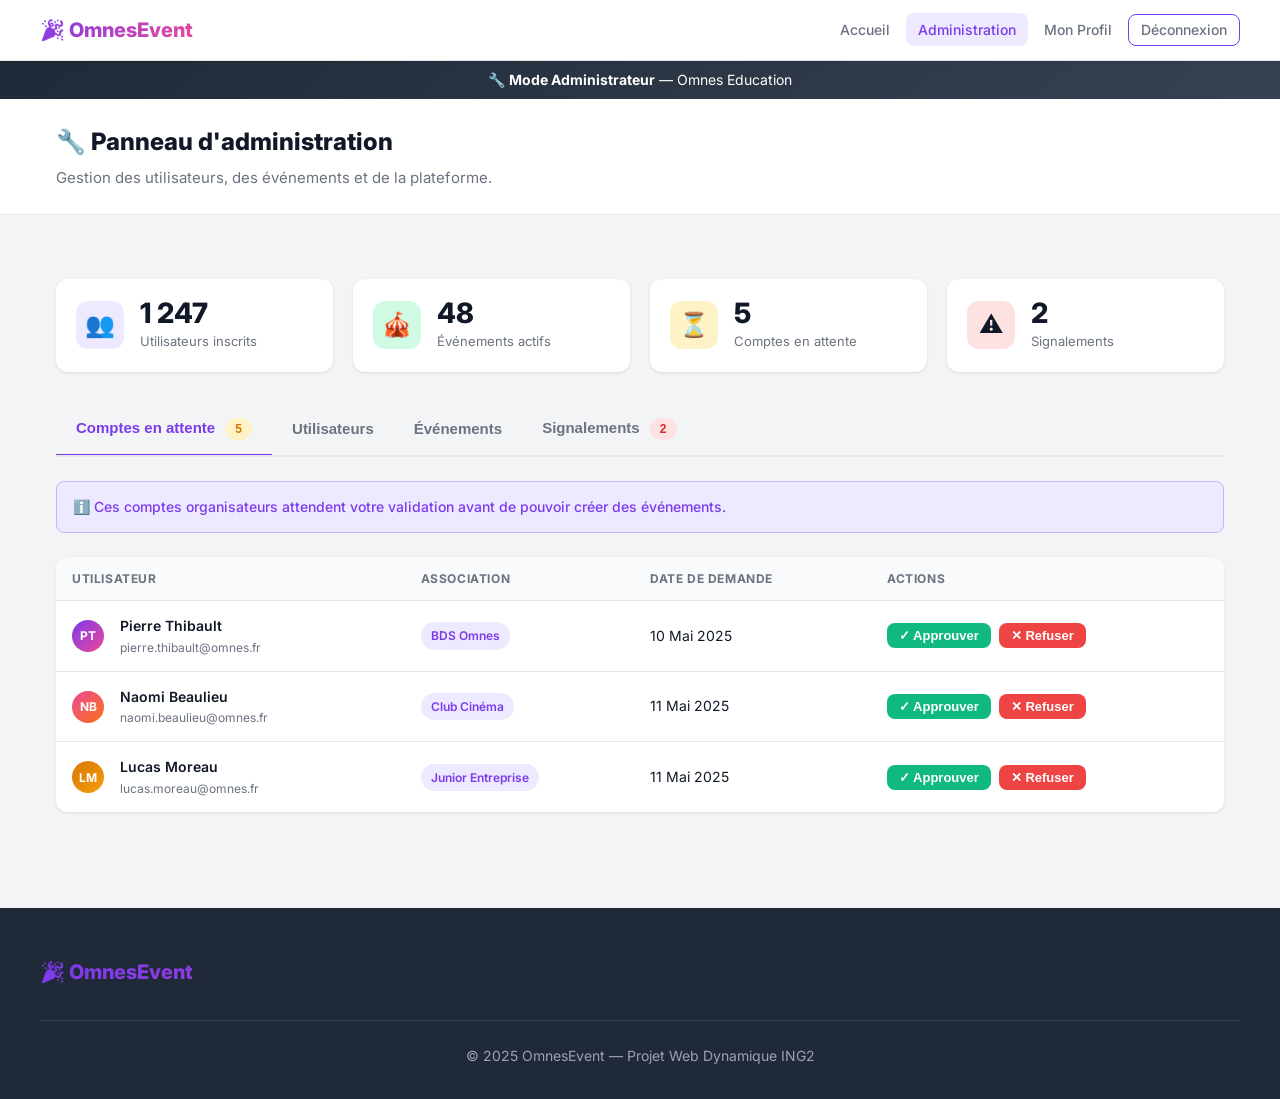
==== admin.html @ fbc509d2 "V1 HTML + SS" ====
<!DOCTYPE html>
<html lang="fr">
<head>
  <meta charset="UTF-8">
  <meta name="viewport" content="width=device-width, initial-scale=1.0">
  <title>OmnesEvent — Administration</title>
  <link rel="preconnect" href="https://fonts.googleapis.com">
  <link href="https://fonts.googleapis.com/css2?family=Inter:wght@400;500;600;700;800&display=swap" rel="stylesheet">
  <link rel="stylesheet" href="style.css">
</head>
<body>

  <nav class="navbar">
    <div class="navbar-inner">
      <a href="Index.html" class="navbar-brand">🎉 OmnesEvent</a>
      <ul class="navbar-nav">
        <li><a href="Index.html">Accueil</a></li>
        <li><a href="admin.html" class="active">Administration</a></li>
        <li><a href="profil.html">Mon Profil</a></li>
        <li><a href="connexion.html" class="btn btn-outline btn-sm">Déconnexion</a></li>
      </ul>
      <button class="hamburger" id="hamburger"><span></span><span></span><span></span></button>
    </div>
  </nav>
  <div class="mobile-menu" id="mobileMenu">
    <a href="Index.html">🏠 Accueil</a>
    <a href="admin.html">🔧 Administration</a>
    <a href="profil.html">👤 Mon Profil</a>
    <a href="connexion.html">🚪 Déconnexion</a>
  </div>

  <!-- Admin badge -->
  <div style="background:linear-gradient(135deg,#1F2937,#374151); color:white; padding:0.5rem 0; text-align:center;">
    <p class="fs-sm">🔧 <strong>Mode Administrateur</strong> — Omnes Education</p>
  </div>

  <div class="page-header">
    <div class="container">
      <h1>🔧 Panneau d'administration</h1>
      <p>Gestion des utilisateurs, des événements et de la plateforme.</p>
    </div>
  </div>

  <section class="section">
    <div class="container">

      <!-- STATS -->
      <div class="grid grid-4 mb-4">
        <div class="stat-card">
          <div class="stat-icon stat-icon-primary">👥</div>
          <div>
            <div class="stat-value">1 247</div>
            <div class="stat-label">Utilisateurs inscrits</div>
          </div>
        </div>
        <div class="stat-card">
          <div class="stat-icon stat-icon-success">🎪</div>
          <div>
            <div class="stat-value">48</div>
            <div class="stat-label">Événements actifs</div>
          </div>
        </div>
        <div class="stat-card">
          <div class="stat-icon stat-icon-warning">⏳</div>
          <div>
            <div class="stat-value">5</div>
            <div class="stat-label">Comptes en attente</div>
          </div>
        </div>
        <div class="stat-card">
          <div class="stat-icon stat-icon-danger">⚠️</div>
          <div>
            <div class="stat-value">2</div>
            <div class="stat-label">Signalements</div>
          </div>
        </div>
      </div>

      <!-- TABS -->
      <div class="tabs mb-3">
        <button class="tab-btn active" data-tab="comptes">Comptes en attente <span class="badge badge-warning" style="margin-left:0.375rem;">5</span></button>
        <button class="tab-btn" data-tab="utilisateurs">Utilisateurs</button>
        <button class="tab-btn" data-tab="evenements">Événements</button>
        <button class="tab-btn" data-tab="signalements">Signalements <span class="badge badge-danger" style="margin-left:0.375rem;">2</span></button>
      </div>

      <!-- TAB: Comptes organisateur en attente -->
      <div class="tab-panel active" id="tab-comptes">
        <div class="alert alert-info mb-3">
          ℹ️ Ces comptes organisateurs attendent votre validation avant de pouvoir créer des événements.
        </div>
        <div class="table-container">
          <table class="table">
            <thead>
              <tr>
                <th>Utilisateur</th>
                <th>Association</th>
                <th>Date de demande</th>
                <th>Actions</th>
              </tr>
            </thead>
            <tbody>
              <tr>
                <td>
                  <div class="d-flex align-center gap-2">
                    <div class="avatar avatar-sm">PT</div>
                    <div>
                      <p class="fw-semibold fs-sm">Pierre Thibault</p>
                      <p class="fs-xs text-muted">pierre.thibault@omnes.fr</p>
                    </div>
                  </div>
                </td>
                <td><span class="badge badge-primary">BDS Omnes</span></td>
                <td class="fs-sm text-muted">10 Mai 2025</td>
                <td>
                  <div class="d-flex gap-1">
                    <button class="btn btn-success btn-sm" onclick="approveAccount(1)">✓ Approuver</button>
                    <button class="btn btn-danger btn-sm" onclick="rejectAccount(1)">✕ Refuser</button>
                  </div>
                </td>
              </tr>
              <tr>
                <td>
                  <div class="d-flex align-center gap-2">
                    <div class="avatar avatar-sm" style="background:linear-gradient(135deg,#EC4899,#F97316);">NB</div>
                    <div>
                      <p class="fw-semibold fs-sm">Naomi Beaulieu</p>
                      <p class="fs-xs text-muted">naomi.beaulieu@omnes.fr</p>
                    </div>
                  </div>
                </td>
                <td><span class="badge badge-primary">Club Cinéma</span></td>
                <td class="fs-sm text-muted">11 Mai 2025</td>
                <td>
                  <div class="d-flex gap-1">
                    <button class="btn btn-success btn-sm" onclick="approveAccount(2)">✓ Approuver</button>
                    <button class="btn btn-danger btn-sm" onclick="rejectAccount(2)">✕ Refuser</button>
                  </div>
                </td>
              </tr>
              <tr>
                <td>
                  <div class="d-flex align-center gap-2">
                    <div class="avatar avatar-sm" style="background:linear-gradient(135deg,#D97706,#F59E0B);">LM</div>
                    <div>
                      <p class="fw-semibold fs-sm">Lucas Moreau</p>
                      <p class="fs-xs text-muted">lucas.moreau@omnes.fr</p>
                    </div>
                  </div>
                </td>
                <td><span class="badge badge-primary">Junior Entreprise</span></td>
                <td class="fs-sm text-muted">11 Mai 2025</td>
                <td>
                  <div class="d-flex gap-1">
                    <button class="btn btn-success btn-sm" onclick="approveAccount(3)">✓ Approuver</button>
                    <button class="btn btn-danger btn-sm" onclick="rejectAccount(3)">✕ Refuser</button>
                  </div>
                </td>
              </tr>
            </tbody>
          </table>
        </div>
      </div>

      <!-- TAB: Utilisateurs -->
      <div class="tab-panel" id="tab-utilisateurs">
        <div class="card mb-3">
          <div class="card-header">
            <div class="d-flex align-center gap-2 flex-1 flex-wrap">
              <h3 style="flex:1;">Tous les utilisateurs</h3>
              <div class="d-flex gap-1 flex-wrap">
                <input type="text" class="form-control" id="userSearch" placeholder="Rechercher..." style="width:200px;">
                <select class="form-control" style="width:auto;">
                  <option>Tous les rôles</option>
                  <option>Participant</option>
                  <option>Organisateur</option>
                  <option>Administrateur</option>
                </select>
              </div>
            </div>
          </div>
          <div class="card-body p-0">
            <div class="table-container" style="border-radius:0; box-shadow:none;">
              <table class="table">
                <thead>
                  <tr>
                    <th>Utilisateur</th>
                    <th>Rôle</th>
                    <th>Inscription</th>
                    <th>Statut</th>
                    <th>Actions</th>
                  </tr>
                </thead>
                <tbody>
                  <tr>
                    <td>
                      <div class="d-flex align-center gap-2">
                        <div class="avatar avatar-sm">JD</div>
                        <div>
                          <p class="fw-semibold fs-sm">Jean Dupont</p>
                          <p class="fs-xs text-muted">jean.dupont@omnes.fr</p>
                        </div>
                      </div>
                    </td>
                    <td><span class="badge badge-gray">Participant</span></td>
                    <td class="fs-sm text-muted">Sept. 2024</td>
                    <td><span class="badge badge-success">Actif</span></td>
                    <td>
                      <div class="d-flex gap-1">
                        <button class="btn btn-outline btn-sm" onclick="viewUser(1)">Voir</button>
                        <button class="btn btn-ghost btn-sm" onclick="suspendUser(1)" style="color:var(--warning);">⏸</button>
                        <button class="btn btn-ghost btn-sm" onclick="deleteUser(1)" style="color:var(--danger);">🗑</button>
                      </div>
                    </td>
                  </tr>
                  <tr>
                    <td>
                      <div class="d-flex align-center gap-2">
                        <div class="avatar avatar-sm" style="background:linear-gradient(135deg,#EC4899,#F97316);">SM</div>
                        <div>
                          <p class="fw-semibold fs-sm">Sophie Martin</p>
                          <p class="fs-xs text-muted">sophie.martin@omnes.fr</p>
                        </div>
                      </div>
                    </td>
                    <td><span class="badge badge-primary">Organisateur</span></td>
                    <td class="fs-sm text-muted">Jan. 2024</td>
                    <td><span class="badge badge-success">Actif</span></td>
                    <td>
                      <div class="d-flex gap-1">
                        <button class="btn btn-outline btn-sm" onclick="viewUser(2)">Voir</button>
                        <button class="btn btn-ghost btn-sm" onclick="suspendUser(2)" style="color:var(--warning);">⏸</button>
                        <button class="btn btn-ghost btn-sm" onclick="deleteUser(2)" style="color:var(--danger);">🗑</button>
                      </div>
                    </td>
                  </tr>
                  <tr>
                    <td>
                      <div class="d-flex align-center gap-2">
                        <div class="avatar avatar-sm" style="background:linear-gradient(135deg,#DC2626,#EF4444);">AD</div>
                        <div>
                          <p class="fw-semibold fs-sm">Admin Système</p>
                          <p class="fs-xs text-muted">admin@omneseducation.com</p>
                        </div>
                      </div>
                    </td>
                    <td><span class="badge badge-danger">Administrateur</span></td>
                    <td class="fs-sm text-muted">Jan. 2023</td>
                    <td><span class="badge badge-success">Actif</span></td>
                    <td>
                      <span class="text-muted fs-sm">—</span>
                    </td>
                  </tr>
                </tbody>
              </table>
            </div>
          </div>
        </div>
      </div>

      <!-- TAB: Événements -->
      <div class="tab-panel" id="tab-evenements">
        <div class="table-container">
          <table class="table">
            <thead>
              <tr>
                <th>Événement</th>
                <th>Organisateur</th>
                <th>Date</th>
                <th>Inscrits</th>
                <th>Statut</th>
                <th>Actions</th>
              </tr>
            </thead>
            <tbody>
              <tr>
                <td>
                  <p class="fw-semibold fs-sm">Soirée d'Intégration BDE 2025</p>
                  <span class="badge badge-gray fs-xs">Soirée</span>
                </td>
                <td class="fs-sm">Sophie Martin</td>
                <td class="fs-sm text-muted">20 Juin 2025</td>
                <td class="fs-sm"><span class="fw-semibold">75</span>/100</td>
                <td><span class="badge badge-success">Publié</span></td>
                <td>
                  <div class="d-flex gap-1">
                    <button class="btn btn-outline btn-sm" onclick="viewEvent(1)">Voir</button>
                    <button class="btn btn-danger btn-sm" onclick="removeEvent(1)">🚫 Retirer</button>
                  </div>
                </td>
              </tr>
              <tr>
                <td>
                  <p class="fw-semibold fs-sm">Ciné-Club : Festival du Film Étudiant</p>
                  <span class="badge badge-gray fs-xs">Culture</span>
                </td>
                <td class="fs-sm">Sophie Martin</td>
                <td class="fs-sm text-muted">4 Juil. 2025</td>
                <td class="fs-sm"><span class="fw-semibold" style="color:var(--danger);">50</span>/50</td>
                <td><span class="badge badge-danger">Complet</span></td>
                <td>
                  <div class="d-flex gap-1">
                    <button class="btn btn-outline btn-sm" onclick="viewEvent(2)">Voir</button>
                    <button class="btn btn-danger btn-sm" onclick="removeEvent(2)">🚫 Retirer</button>
                  </div>
                </td>
              </tr>
            </tbody>
          </table>
        </div>
      </div>

      <!-- TAB: Signalements -->
      <div class="tab-panel" id="tab-signalements">
        <div style="display:flex; flex-direction:column; gap:1rem;">

          <div class="card" style="border-left:4px solid var(--danger);">
            <div class="card-body">
              <div class="d-flex justify-between align-center mb-2" style="flex-wrap:wrap; gap:0.5rem;">
                <span class="badge badge-danger">⚠️ Contenu inapproprié</span>
                <span class="fs-xs text-muted">Signalé le 11 Mai 2025</span>
              </div>
              <p class="fw-semibold fs-sm mb-1">Événement : "Soirée privée (non officielle)"</p>
              <p class="text-muted fs-sm mb-2">Signalé par : Marie Laurent — "Cet événement n'est pas approuvé par le BDE et collecte des données personnelles."</p>
              <div class="d-flex gap-1 flex-wrap">
                <button class="btn btn-danger btn-sm" onclick="removeEvent('sig1')">🚫 Supprimer l'événement</button>
                <button class="btn btn-outline btn-sm" onclick="warnUser('sig1')">⚠️ Avertir l'organisateur</button>
                <button class="btn btn-ghost btn-sm" onclick="dismissSignal('sig1')">Ignorer</button>
              </div>
            </div>
          </div>

          <div class="card" style="border-left:4px solid var(--warning);">
            <div class="card-body">
              <div class="d-flex justify-between align-center mb-2" style="flex-wrap:wrap; gap:0.5rem;">
                <span class="badge badge-warning">⚠️ Informations incorrectes</span>
                <span class="fs-xs text-muted">Signalé le 10 Mai 2025</span>
              </div>
              <p class="fw-semibold fs-sm mb-1">Événement : "Tournoi de Football Inter-Écoles"</p>
              <p class="text-muted fs-sm mb-2">Signalé par : Alex Bernard — "L'adresse du lieu est incorrecte, ce n'est pas le terrain Nord mais le terrain Sud."</p>
              <div class="d-flex gap-1 flex-wrap">
                <button class="btn btn-outline btn-sm" onclick="contactOrganizer('sig2')">📧 Contacter l'organisateur</button>
                <button class="btn btn-ghost btn-sm" onclick="dismissSignal('sig2')">Ignorer</button>
              </div>
            </div>
          </div>

        </div>
      </div>

    </div>
  </section>

  <!-- MODAL: Confirmation action -->
  <div class="modal-overlay" id="actionModal">
    <div class="modal">
      <div class="modal-header">
        <h3 id="actionModalTitle">Confirmer l'action</h3>
        <button class="btn-close" onclick="document.getElementById('actionModal').classList.remove('open')">✕</button>
      </div>
      <div class="modal-body">
        <p id="actionModalMessage">Êtes-vous sûr de vouloir effectuer cette action ?</p>
        <div class="form-group mt-2" id="actionReasonGroup" style="display:none;">
          <label class="form-label">Raison (optionnel)</label>
          <textarea class="form-control" id="actionReason" placeholder="Expliquez votre décision..." rows="2"></textarea>
        </div>
      </div>
      <div class="modal-footer">
        <button class="btn btn-ghost" onclick="document.getElementById('actionModal').classList.remove('open')">Annuler</button>
        <button class="btn btn-primary" id="actionModalConfirm" onclick="executeAction()">Confirmer</button>
      </div>
    </div>
  </div>

  <footer class="footer">
    <div class="footer-inner">
      <div class="footer-brand">🎉 OmnesEvent</div>
      <div class="footer-bottom"><p>&copy; 2025 OmnesEvent — Projet Web Dynamique ING2</p></div>
    </div>
  </footer>

  <script src="admin.js"></script>
</body>
</html>
---- style.css ----
/* ===== CSS VARIABLES ===== */
:root {
  --primary: #7C3AED;
  --primary-dark: #6D28D9;
  --primary-light: #EDE9FE;
  --secondary: #EC4899;
  --bg: #F3F4F6;
  --bg-card: #FFFFFF;
  --text: #111827;
  --text-muted: #6B7280;
  --border: #E5E7EB;
  --success: #10B981;
  --danger: #EF4444;
  --warning: #F59E0B;
  --radius: 12px;
  --radius-lg: 16px;
  --shadow: 0 1px 3px rgba(0,0,0,0.1);
  --shadow-md: 0 4px 12px rgba(0,0,0,0.1);
  --shadow-lg: 0 10px 25px rgba(0,0,0,0.15);
}

/* ===== RESET & BASE ===== */
*, *::before, *::after { box-sizing: border-box; margin: 0; padding: 0; }
html { font-size: 16px; scroll-behavior: smooth; }
body {
  font-family: 'Inter', -apple-system, BlinkMacSystemFont, 'Segoe UI', sans-serif;
  background: var(--bg);
  color: var(--text);
  line-height: 1.6;
  min-height: 100vh;
}

/* ===== NAVBAR ===== */
.navbar {
  background: #fff;
  border-bottom: 1px solid var(--border);
  padding: 0 1rem;
  position: sticky;
  top: 0;
  z-index: 100;
  box-shadow: var(--shadow);
}
.navbar-inner {
  max-width: 1200px;
  margin: 0 auto;
  height: 60px;
  display: flex;
  align-items: center;
  justify-content: space-between;
}
.navbar-brand {
  font-size: 1.25rem;
  font-weight: 800;
  background: linear-gradient(135deg, var(--primary), var(--secondary));
  -webkit-background-clip: text;
  -webkit-text-fill-color: transparent;
  background-clip: text;
  text-decoration: none;
}
.navbar-nav {
  display: flex;
  align-items: center;
  gap: 0.25rem;
  list-style: none;
}
.navbar-nav a {
  color: var(--text-muted);
  text-decoration: none;
  font-size: 0.875rem;
  font-weight: 500;
  padding: 0.5rem 0.75rem;
  border-radius: 8px;
  transition: all 0.2s;
  white-space: nowrap;
}
.navbar-nav a:hover, .navbar-nav a.active {
  color: var(--primary);
  background: var(--primary-light);
}
.hamburger {
  display: none;
  flex-direction: column;
  gap: 5px;
  cursor: pointer;
  padding: 0.5rem;
  background: none;
  border: none;
}
.hamburger span {
  display: block;
  width: 22px;
  height: 2px;
  background: var(--text);
  border-radius: 2px;
  transition: all 0.3s;
}
.mobile-menu {
  display: none;
  position: fixed;
  top: 60px;
  left: 0;
  right: 0;
  background: white;
  border-bottom: 1px solid var(--border);
  padding: 1rem;
  box-shadow: var(--shadow-md);
  z-index: 99;
}
.mobile-menu.open { display: block; }
.mobile-menu a {
  display: block;
  padding: 0.75rem 1rem;
  color: var(--text);
  text-decoration: none;
  border-radius: 8px;
  font-weight: 500;
  transition: background 0.2s;
  margin-bottom: 0.25rem;
}
.mobile-menu a:hover { background: var(--primary-light); color: var(--primary); }

/* ===== BUTTONS ===== */
.btn {
  display: inline-flex;
  align-items: center;
  justify-content: center;
  gap: 0.5rem;
  padding: 0.625rem 1.25rem;
  border-radius: 8px;
  font-size: 0.875rem;
  font-weight: 600;
  border: none;
  cursor: pointer;
  transition: all 0.2s;
  text-decoration: none;
  line-height: 1;
}
.btn-primary { background: var(--primary); color: #fff; }
.btn-primary:hover { background: var(--primary-dark); transform: translateY(-1px); box-shadow: var(--shadow-md); }
.btn-secondary { background: var(--secondary); color: #fff; }
.btn-secondary:hover { background: #DB2777; transform: translateY(-1px); box-shadow: var(--shadow-md); }
.btn-outline { background: transparent; color: var(--primary); border: 1.5px solid var(--primary); }
.btn-outline:hover { background: var(--primary-light); }
.btn-danger { background: var(--danger); color: #fff; }
.btn-danger:hover { background: #DC2626; }
.btn-success { background: var(--success); color: #fff; }
.btn-success:hover { background: #059669; }
.btn-ghost { background: transparent; color: var(--text-muted); }
.btn-ghost:hover { background: var(--bg); color: var(--text); }
.btn-sm { padding: 0.375rem 0.75rem; font-size: 0.8125rem; }
.btn-lg { padding: 0.875rem 1.75rem; font-size: 1rem; }
.btn-full { width: 100%; }
.btn:disabled { opacity: 0.5; cursor: not-allowed; transform: none; }

/* ===== CARDS ===== */
.card {
  background: var(--bg-card);
  border-radius: var(--radius);
  box-shadow: var(--shadow);
  overflow: hidden;
}
.card-body { padding: 1.25rem; }
.card-header {
  padding: 1rem 1.25rem;
  border-bottom: 1px solid var(--border);
  display: flex;
  align-items: center;
  justify-content: space-between;
}
.card-header h3 { font-size: 1rem; font-weight: 700; }
.card-footer {
  padding: 1rem 1.25rem;
  border-top: 1px solid var(--border);
  background: #F9FAFB;
}

/* ===== EVENT CARD ===== */
.event-card {
  background: var(--bg-card);
  border-radius: var(--radius);
  overflow: hidden;
  box-shadow: var(--shadow);
  transition: transform 0.2s, box-shadow 0.2s;
  cursor: pointer;
  text-decoration: none;
  color: inherit;
  display: block;
}
.event-card:hover { transform: translateY(-4px); box-shadow: var(--shadow-lg); }
.event-card-image {
  width: 100%;
  height: 180px;
  object-fit: cover;
  background: linear-gradient(135deg, var(--primary), var(--secondary));
  display: flex;
  align-items: center;
  justify-content: center;
  font-size: 3rem;
  color: white;
  position: relative;
}
.event-card-image img {
  width: 100%;
  height: 100%;
  object-fit: cover;
  position: absolute;
  top: 0;
  left: 0;
}
.event-card-body { padding: 1rem; }
.event-card-category {
  display: inline-block;
  padding: 0.25rem 0.625rem;
  border-radius: 99px;
  font-size: 0.75rem;
  font-weight: 600;
  text-transform: uppercase;
  letter-spacing: 0.05em;
  margin-bottom: 0.5rem;
}
.category-soiree { background: #FEE2E2; color: #DC2626; }
.category-sport { background: #D1FAE5; color: #059669; }
.category-culture { background: #E0E7FF; color: #4338CA; }
.category-conference { background: #FEF3C7; color: #D97706; }
.event-card-title { font-size: 1rem; font-weight: 700; margin-bottom: 0.5rem; line-height: 1.4; }
.event-card-meta { display: flex; flex-direction: column; gap: 0.25rem; margin-bottom: 0.75rem; }
.event-card-meta span { font-size: 0.8125rem; color: var(--text-muted); display: flex; align-items: center; gap: 0.375rem; }
.event-card-footer {
  display: flex;
  align-items: center;
  justify-content: space-between;
  padding-top: 0.75rem;
  border-top: 1px solid var(--border);
}
.capacity-bar { flex: 1; height: 6px; background: var(--border); border-radius: 99px; overflow: hidden; margin-right: 0.75rem; }
.capacity-fill { height: 100%; border-radius: 99px; background: linear-gradient(90deg, var(--primary), var(--secondary)); }
.capacity-text { font-size: 0.75rem; color: var(--text-muted); white-space: nowrap; }

/* ===== FORMS ===== */
.form-group { margin-bottom: 1rem; }
.form-label { display: block; font-size: 0.875rem; font-weight: 600; color: var(--text); margin-bottom: 0.375rem; }
.form-control {
  width: 100%;
  padding: 0.625rem 0.875rem;
  border: 1.5px solid var(--border);
  border-radius: 8px;
  font-size: 0.9375rem;
  color: var(--text);
  background: #fff;
  transition: border-color 0.2s, box-shadow 0.2s;
  outline: none;
  font-family: inherit;
}
.form-control:focus { border-color: var(--primary); box-shadow: 0 0 0 3px rgba(124, 58, 237, 0.1); }
.form-control::placeholder { color: var(--text-muted); }
.form-control.error { border-color: var(--danger); }
.form-error { color: var(--danger); font-size: 0.8125rem; margin-top: 0.25rem; display: none; }
.form-error.show { display: block; }
select.form-control {
  appearance: none;
  background-image: url("data:image/svg+xml,%3Csvg xmlns='http://www.w3.org/2000/svg' fill='none' viewBox='0 0 24 24' stroke='%236B7280'%3E%3Cpath stroke-linecap='round' stroke-linejoin='round' stroke-width='2' d='M19 9l-7 7-7-7'/%3E%3C/svg%3E");
  background-repeat: no-repeat;
  background-position: right 0.75rem center;
  background-size: 1rem;
  padding-right: 2.5rem;
  cursor: pointer;
}
textarea.form-control { resize: vertical; min-height: 100px; }
.form-row { display: grid; gap: 1rem; grid-template-columns: 1fr; }
@media (min-width: 640px) { .form-row-2 { grid-template-columns: repeat(2, 1fr); } }
.form-hint { font-size: 0.8125rem; color: var(--text-muted); margin-top: 0.25rem; }

/* ===== BADGES ===== */
.badge {
  display: inline-flex;
  align-items: center;
  padding: 0.25rem 0.625rem;
  border-radius: 99px;
  font-size: 0.75rem;
  font-weight: 600;
  white-space: nowrap;
}
.badge-primary { background: var(--primary-light); color: var(--primary); }
.badge-success { background: #D1FAE5; color: #059669; }
.badge-danger { background: #FEE2E2; color: #DC2626; }
.badge-warning { background: #FEF3C7; color: #D97706; }
.badge-gray { background: #F3F4F6; color: var(--text-muted); }

/* ===== LAYOUT ===== */
.container { width: 100%; max-width: 1200px; margin: 0 auto; padding: 0 1rem; }
.section { padding: 2rem 0; }
.grid { display: grid; gap: 1.25rem; grid-template-columns: 1fr; }
@media (min-width: 640px) { .grid-2 { grid-template-columns: repeat(2, 1fr); } }
@media (min-width: 768px) { .grid-3 { grid-template-columns: repeat(2, 1fr); } }
@media (min-width: 1024px) { .grid-3 { grid-template-columns: repeat(3, 1fr); } .grid-4 { grid-template-columns: repeat(4, 1fr); } }

/* ===== ALERTS ===== */
.alert {
  padding: 0.875rem 1rem;
  border-radius: 8px;
  font-size: 0.875rem;
  font-weight: 500;
  margin-bottom: 1rem;
  display: flex;
  align-items: center;
  gap: 0.5rem;
}
.alert-success { background: #D1FAE5; color: #059669; border: 1px solid #A7F3D0; }
.alert-danger { background: #FEE2E2; color: #DC2626; border: 1px solid #FECACA; }
.alert-warning { background: #FEF3C7; color: #D97706; border: 1px solid #FDE68A; }
.alert-info { background: var(--primary-light); color: var(--primary); border: 1px solid #C4B5FD; }

/* ===== TABLE ===== */
.table-container { overflow-x: auto; border-radius: var(--radius); box-shadow: var(--shadow); }
.table { width: 100%; border-collapse: collapse; background: #fff; min-width: 600px; }
.table th { background: #F9FAFB; padding: 0.75rem 1rem; text-align: left; font-size: 0.75rem; font-weight: 700; text-transform: uppercase; letter-spacing: 0.05em; color: var(--text-muted); border-bottom: 1px solid var(--border); }
.table td { padding: 0.875rem 1rem; font-size: 0.875rem; color: var(--text); border-bottom: 1px solid var(--border); vertical-align: middle; }
.table tr:last-child td { border-bottom: none; }
.table tbody tr:hover { background: #F9FAFB; }

/* ===== AVATAR ===== */
.avatar {
  border-radius: 50%;
  background: linear-gradient(135deg, var(--primary), var(--secondary));
  display: inline-flex;
  align-items: center;
  justify-content: center;
  color: white;
  font-weight: 700;
  flex-shrink: 0;
}
.avatar-sm { width: 32px; height: 32px; font-size: 0.75rem; }
.avatar-md { width: 40px; height: 40px; font-size: 0.875rem; }
.avatar-lg { width: 64px; height: 64px; font-size: 1.25rem; }
.avatar-xl { width: 96px; height: 96px; font-size: 2rem; }

/* ===== FOOTER ===== */
.footer {
  background: #1F2937;
  color: #9CA3AF;
  padding: 3rem 1rem 2rem;
  margin-top: 4rem;
}
.footer-inner { max-width: 1200px; margin: 0 auto; }
.footer-brand { font-size: 1.25rem; font-weight: 800; background: linear-gradient(135deg, var(--primary), var(--secondary)); -webkit-background-clip: text; -webkit-text-fill-color: transparent; background-clip: text; margin-bottom: 0.5rem; }
.footer-bottom { margin-top: 2rem; padding-top: 1.5rem; border-top: 1px solid #374151; text-align: center; font-size: 0.875rem; }
.footer a { color: #9CA3AF; text-decoration: none; }
.footer a:hover { color: #fff; }

/* ===== HERO ===== */
.hero {
  background: linear-gradient(135deg, #5B21B6 0%, var(--primary) 40%, var(--secondary) 100%);
  color: white;
  padding: 3.5rem 1rem;
  text-align: center;
}
.hero h1 { font-size: clamp(1.5rem, 5vw, 2.75rem); font-weight: 800; margin-bottom: 0.75rem; letter-spacing: -0.02em; }
.hero p { font-size: 1rem; opacity: 0.85; margin-bottom: 2rem; max-width: 500px; margin-left: auto; margin-right: auto; }
.search-box {
  background: white;
  border-radius: var(--radius);
  padding: 0.375rem;
  display: flex;
  gap: 0.5rem;
  max-width: 600px;
  margin: 0 auto;
  box-shadow: var(--shadow-lg);
}
.search-box input { flex: 1; border: none; outline: none; padding: 0.5rem 0.75rem; font-size: 0.9375rem; color: var(--text); min-width: 0; }

/* ===== FILTER PILLS ===== */
.filter-pills { display: flex; gap: 0.5rem; flex-wrap: wrap; padding: 1.25rem 0; }
.pill {
  padding: 0.5rem 1rem;
  border-radius: 99px;
  font-size: 0.875rem;
  font-weight: 600;
  border: 1.5px solid var(--border);
  background: white;
  color: var(--text-muted);
  cursor: pointer;
  transition: all 0.2s;
}
.pill:hover, .pill.active { border-color: var(--primary); color: var(--primary); background: var(--primary-light); }

/* ===== STAT CARD ===== */
.stat-card { background: white; border-radius: var(--radius); padding: 1.25rem; box-shadow: var(--shadow); display: flex; align-items: center; gap: 1rem; }
.stat-icon { width: 48px; height: 48px; border-radius: 12px; display: flex; align-items: center; justify-content: center; font-size: 1.5rem; flex-shrink: 0; }
.stat-icon-primary { background: var(--primary-light); }
.stat-icon-success { background: #D1FAE5; }
.stat-icon-warning { background: #FEF3C7; }
.stat-icon-danger { background: #FEE2E2; }
.stat-value { font-size: 1.75rem; font-weight: 800; color: var(--text); line-height: 1; }
.stat-label { font-size: 0.8125rem; color: var(--text-muted); margin-top: 0.25rem; }

/* ===== PAGE HEADER ===== */
.page-header { background: white; border-bottom: 1px solid var(--border); padding: 1.5rem 0; margin-bottom: 2rem; }
.page-header h1 { font-size: 1.5rem; font-weight: 800; }
.page-header p { font-size: 0.9375rem; color: var(--text-muted); margin-top: 0.25rem; }

/* ===== TICKET CARD ===== */
.ticket-card {
  background: white;
  border-radius: var(--radius);
  box-shadow: var(--shadow);
  overflow: hidden;
  display: flex;
  border-left: 4px solid var(--primary);
  transition: box-shadow 0.2s;
}
.ticket-card:hover { box-shadow: var(--shadow-md); }
.ticket-body { flex: 1; padding: 1rem; }
.ticket-side {
  width: 72px;
  background: var(--primary-light);
  display: flex;
  flex-direction: column;
  align-items: center;
  justify-content: center;
  padding: 1rem 0.5rem;
  border-left: 2px dashed var(--border);
  flex-shrink: 0;
}
.ticket-code { writing-mode: vertical-rl; font-size: 0.75rem; font-weight: 700; color: var(--primary); letter-spacing: 0.1em; }

/* ===== AUTH PAGE ===== */
.auth-page { min-height: 100vh; display: flex; align-items: center; justify-content: center; background: linear-gradient(135deg, #EDE9FE 0%, #FCE7F3 100%); padding: 2rem 1rem; }
.auth-card { background: white; border-radius: var(--radius-lg); box-shadow: var(--shadow-lg); padding: 2rem; width: 100%; max-width: 440px; }
.auth-logo { text-align: center; margin-bottom: 2rem; }
.auth-logo .brand { font-size: 1.75rem; font-weight: 800; background: linear-gradient(135deg, var(--primary), var(--secondary)); -webkit-background-clip: text; -webkit-text-fill-color: transparent; background-clip: text; }
.auth-logo p { color: var(--text-muted); font-size: 0.9375rem; margin-top: 0.25rem; }
.auth-title { font-size: 1.375rem; font-weight: 800; margin-bottom: 0.25rem; }
.auth-subtitle { color: var(--text-muted); font-size: 0.9375rem; margin-bottom: 1.5rem; }
.divider { display: flex; align-items: center; gap: 1rem; margin: 1.25rem 0; color: var(--text-muted); font-size: 0.875rem; }
.divider::before, .divider::after { content: ''; flex: 1; height: 1px; background: var(--border); }

/* ===== ROLE SELECTOR ===== */
.role-selector { display: grid; grid-template-columns: 1fr 1fr; gap: 0.75rem; margin-bottom: 1rem; }
.role-option { position: relative; }
.role-option input { position: absolute; opacity: 0; width: 0; height: 0; }
.role-label {
  display: flex;
  flex-direction: column;
  align-items: center;
  padding: 1rem 0.75rem;
  border: 2px solid var(--border);
  border-radius: 10px;
  cursor: pointer;
  transition: all 0.2s;
  text-align: center;
}
.role-label .role-icon { font-size: 1.75rem; margin-bottom: 0.5rem; }
.role-label .role-name { font-size: 0.875rem; font-weight: 700; color: var(--text); }
.role-label .role-desc { font-size: 0.75rem; color: var(--text-muted); margin-top: 0.25rem; }
.role-option input:checked + .role-label { border-color: var(--primary); background: var(--primary-light); }

/* ===== EVENT DETAIL ===== */
.event-banner { width: 100%; height: 280px; object-fit: cover; background: linear-gradient(135deg, var(--primary), var(--secondary)); display: flex; align-items: center; justify-content: center; font-size: 5rem; color: white; }
.event-detail-grid { display: grid; grid-template-columns: 1fr; gap: 1.5rem; }
@media (min-width: 768px) { .event-detail-grid { grid-template-columns: 1fr 340px; } }
.info-list { list-style: none; display: flex; flex-direction: column; gap: 0.875rem; }
.info-list li { display: flex; align-items: flex-start; gap: 0.75rem; font-size: 0.9375rem; }
.info-list .info-icon { font-size: 1.1rem; flex-shrink: 0; margin-top: 0.1rem; }
.info-list .info-label { font-size: 0.75rem; color: var(--text-muted); }
.info-list .info-value { font-weight: 600; }

/* ===== UPLOAD AREA ===== */
.upload-area {
  border: 2px dashed var(--border);
  border-radius: 10px;
  padding: 2rem;
  text-align: center;
  cursor: pointer;
  transition: all 0.2s;
  background: #F9FAFB;
}
.upload-area:hover { border-color: var(--primary); background: var(--primary-light); }
.upload-area input { display: none; }
.upload-icon { font-size: 2rem; margin-bottom: 0.5rem; }
.upload-text { font-size: 0.9375rem; font-weight: 600; color: var(--text); }
.upload-hint { font-size: 0.8125rem; color: var(--text-muted); margin-top: 0.25rem; }
.upload-preview { max-width: 100%; max-height: 200px; border-radius: 8px; margin-top: 1rem; display: none; }

/* ===== TABS ===== */
.tabs { display: flex; border-bottom: 2px solid var(--border); gap: 0; margin-bottom: 1.5rem; overflow-x: auto; }
.tab-btn {
  padding: 0.875rem 1.25rem;
  font-size: 0.9375rem;
  font-weight: 600;
  color: var(--text-muted);
  border: none;
  background: none;
  cursor: pointer;
  border-bottom: 3px solid transparent;
  margin-bottom: -2px;
  transition: all 0.2s;
  white-space: nowrap;
}
.tab-btn:hover { color: var(--primary); }
.tab-btn.active { color: var(--primary); border-bottom-color: var(--primary); }
.tab-panel { display: none; }
.tab-panel.active { display: block; }

/* ===== PROFILE ===== */
.profile-header { background: white; border-radius: var(--radius); padding: 1.5rem; box-shadow: var(--shadow); display: flex; align-items: center; gap: 1.25rem; margin-bottom: 1.5rem; }
.profile-info h2 { font-size: 1.25rem; font-weight: 800; }
.profile-info p { color: var(--text-muted); font-size: 0.9375rem; }

/* ===== EMPTY STATE ===== */
.empty-state { text-align: center; padding: 4rem 2rem; }
.empty-icon { font-size: 3rem; margin-bottom: 1rem; }
.empty-title { font-size: 1.125rem; font-weight: 700; margin-bottom: 0.5rem; }
.empty-desc { color: var(--text-muted); margin-bottom: 1.5rem; font-size: 0.9375rem; }

/* ===== MODAL ===== */
.modal-overlay { position: fixed; inset: 0; background: rgba(0,0,0,0.5); z-index: 200; display: none; align-items: center; justify-content: center; padding: 1rem; }
.modal-overlay.open { display: flex; }
.modal { background: white; border-radius: var(--radius-lg); box-shadow: var(--shadow-lg); width: 100%; max-width: 480px; max-height: 90vh; overflow-y: auto; }
.modal-header { padding: 1.25rem 1.5rem; border-bottom: 1px solid var(--border); display: flex; align-items: center; justify-content: space-between; }
.modal-header h3 { font-size: 1.125rem; font-weight: 700; }
.modal-body { padding: 1.5rem; }
.modal-footer { padding: 1rem 1.5rem; border-top: 1px solid var(--border); display: flex; gap: 0.75rem; justify-content: flex-end; }
.btn-close { background: none; border: none; font-size: 1.25rem; cursor: pointer; color: var(--text-muted); padding: 0.25rem; border-radius: 4px; }
.btn-close:hover { color: var(--text); background: var(--bg); }

/* ===== UTILS ===== */
.text-center { text-align: center; }
.text-right { text-align: right; }
.text-muted { color: var(--text-muted); }
.text-primary { color: var(--primary); }
.text-danger { color: var(--danger); }
.text-success { color: var(--success); }
.fw-bold { font-weight: 700; }
.fw-semibold { font-weight: 600; }
.fs-sm { font-size: 0.875rem; }
.fs-xs { font-size: 0.75rem; }
.d-flex { display: flex; }
.d-none { display: none; }
.align-center { align-items: center; }
.align-start { align-items: flex-start; }
.justify-between { justify-content: space-between; }
.justify-center { justify-content: center; }
.gap-1 { gap: 0.5rem; }
.gap-2 { gap: 1rem; }
.gap-3 { gap: 1.5rem; }
.flex-wrap { flex-wrap: wrap; }
.flex-1 { flex: 1; }
.w-100 { width: 100%; }
.mb-0 { margin-bottom: 0; }
.mb-1 { margin-bottom: 0.5rem; }
.mb-2 { margin-bottom: 1rem; }
.mb-3 { margin-bottom: 1.5rem; }
.mb-4 { margin-bottom: 2rem; }
.mt-1 { margin-top: 0.5rem; }
.mt-2 { margin-top: 1rem; }
.mt-3 { margin-top: 1.5rem; }
.mt-4 { margin-top: 2rem; }
.p-0 { padding: 0; }
.rounded { border-radius: var(--radius); }
.shadow { box-shadow: var(--shadow); }
.separator { height: 1px; background: var(--border); margin: 1.5rem 0; }

/* ===== RESPONSIVE ===== */
@media (max-width: 768px) {
  .navbar-nav { display: none; }
  .hamburger { display: flex; }
  .hide-mobile { display: none !important; }
}
@media (min-width: 769px) { .show-mobile { display: none !important; } }
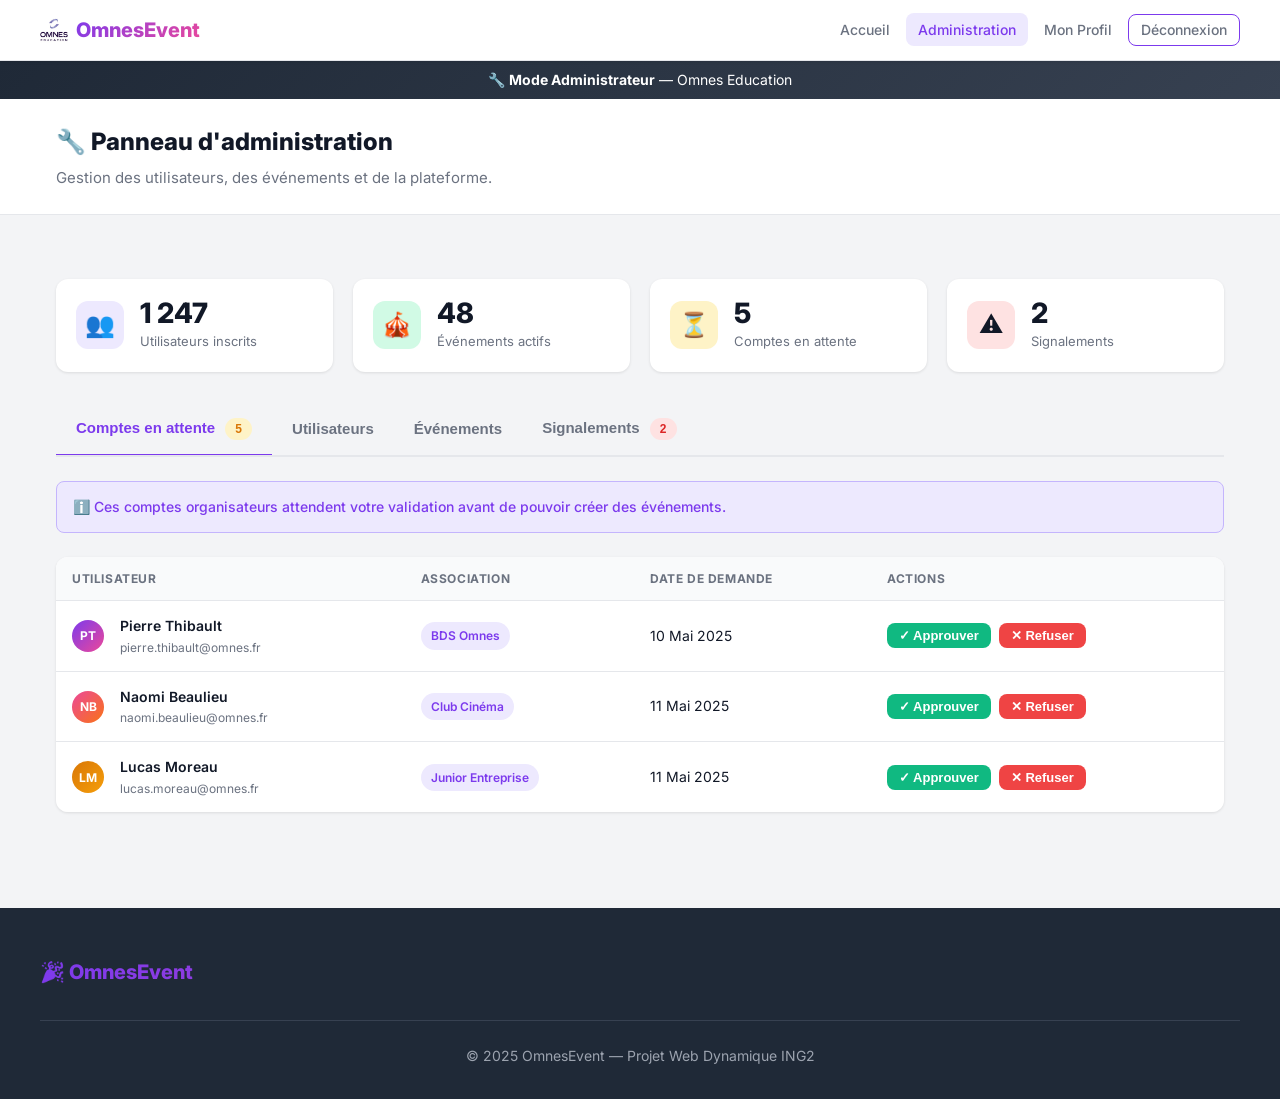
==== commit c49c53c0: "Ajoute le logo Omnes dans le header" ====
--- a/admin.html
+++ b/admin.html
@@ -12,7 +12,10 @@
 
   <nav class="navbar">
     <div class="navbar-inner">
-      <a href="Index.html" class="navbar-brand">🎉 OmnesEvent</a>
+      <a href="Index.html" class="navbar-brand">
+        <img src="images/omneseducation_logo.jpeg" alt="Logo Omnes Education" class="navbar-logo">
+        <span>OmnesEvent</span>
+      </a>
       <ul class="navbar-nav">
         <li><a href="Index.html">Accueil</a></li>
         <li><a href="admin.html" class="active">Administration</a></li>
@@ -379,6 +382,7 @@
     </div>
   </footer>
 
+  <script src="auth.js"></script>
   <script src="admin.js"></script>
 </body>
-</html>+</html>
--- a/style.css
+++ b/style.css
@@ -51,11 +51,23 @@
 .navbar-brand {
   font-size: 1.25rem;
   font-weight: 800;
+  display: inline-flex;
+  align-items: center;
+  gap: 0.5rem;
+  flex-shrink: 0;
+  text-decoration: none;
+}
+.navbar-logo {
+  width: 28px;
+  height: 28px;
+  object-fit: contain;
+  border-radius: 4px;
+}
+.navbar-brand span {
   background: linear-gradient(135deg, var(--primary), var(--secondary));
   -webkit-background-clip: text;
   -webkit-text-fill-color: transparent;
   background-clip: text;
-  text-decoration: none;
 }
 .navbar-nav {
   display: flex;
@@ -190,14 +202,14 @@
 .event-card-image {
   width: 100%;
   height: 180px;
-  object-fit: cover;
-  background: linear-gradient(135deg, var(--primary), var(--secondary));
+  background: #E5E7EB;
   display: flex;
   align-items: center;
   justify-content: center;
   font-size: 3rem;
   color: white;
   position: relative;
+  overflow: hidden;
 }
 .event-card-image img {
   width: 100%;
@@ -206,7 +218,11 @@
   position: absolute;
   top: 0;
   left: 0;
-}
+  display: block;
+  transition: transform 0.25s ease;
+}
+.event-card:hover .event-card-image img { transform: scale(1.04); }
+.event-card-image > div { z-index: 1; }
 .event-card-body { padding: 1rem; }
 .event-card-category {
   display: inline-block;
@@ -566,4 +582,4 @@
   .hamburger { display: flex; }
   .hide-mobile { display: none !important; }
 }
-@media (min-width: 769px) { .show-mobile { display: none !important; } }+@media (min-width: 769px) { .show-mobile { display: none !important; } }
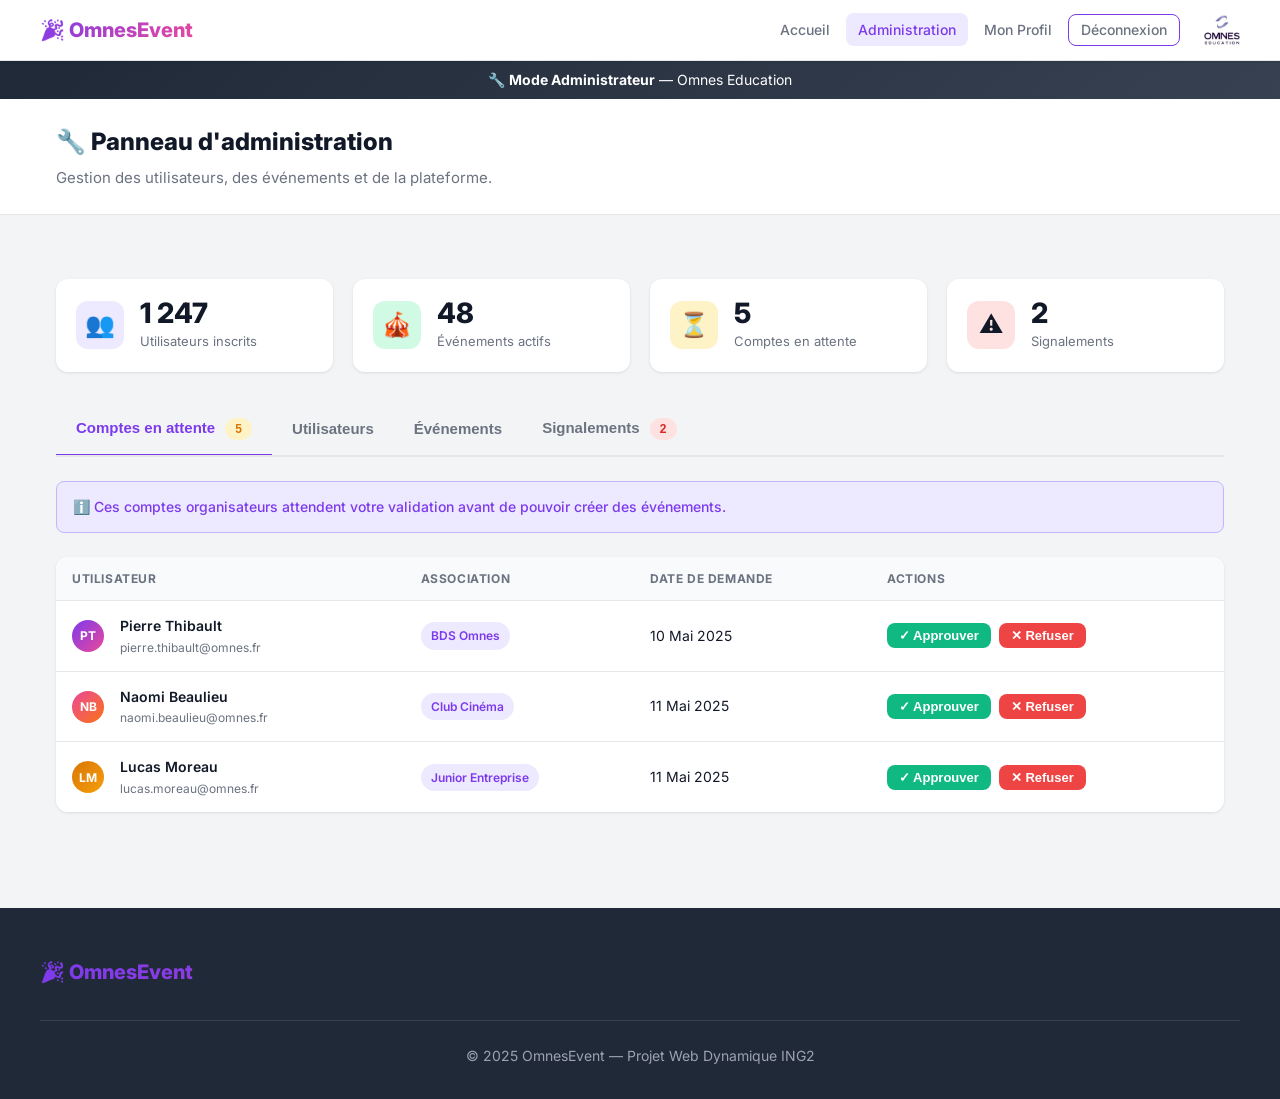
==== commit 7b668e1e: "Deplace le logo Omnes a droite du header" ====
--- a/admin.html
+++ b/admin.html
@@ -12,16 +12,14 @@
 
   <nav class="navbar">
     <div class="navbar-inner">
-      <a href="Index.html" class="navbar-brand">
-        <img src="images/omneseducation_logo.jpeg" alt="Logo Omnes Education" class="navbar-logo">
-        <span>OmnesEvent</span>
-      </a>
+      <a href="Index.html" class="navbar-brand">🎉 OmnesEvent</a>
       <ul class="navbar-nav">
         <li><a href="Index.html">Accueil</a></li>
         <li><a href="admin.html" class="active">Administration</a></li>
         <li><a href="profil.html">Mon Profil</a></li>
         <li><a href="connexion.html" class="btn btn-outline btn-sm">Déconnexion</a></li>
       </ul>
+      <img src="images/omneseducation_logo.jpeg" alt="Logo Omnes Education" class="navbar-logo">
       <button class="hamburger" id="hamburger"><span></span><span></span><span></span></button>
     </div>
   </nav>
--- a/style.css
+++ b/style.css
@@ -47,33 +47,32 @@
   display: flex;
   align-items: center;
   justify-content: space-between;
+  gap: 1rem;
 }
 .navbar-brand {
   font-size: 1.25rem;
   font-weight: 800;
-  display: inline-flex;
-  align-items: center;
-  gap: 0.5rem;
-  flex-shrink: 0;
-  text-decoration: none;
-}
-.navbar-logo {
-  width: 28px;
-  height: 28px;
-  object-fit: contain;
-  border-radius: 4px;
-}
-.navbar-brand span {
   background: linear-gradient(135deg, var(--primary), var(--secondary));
   -webkit-background-clip: text;
   -webkit-text-fill-color: transparent;
   background-clip: text;
+  text-decoration: none;
+  flex-shrink: 0;
+}
+.navbar-logo {
+  width: 36px;
+  height: 36px;
+  object-fit: contain;
+  border-radius: 5px;
+  flex-shrink: 0;
+  margin-left: 0.5rem;
 }
 .navbar-nav {
   display: flex;
   align-items: center;
   gap: 0.25rem;
   list-style: none;
+  margin-left: auto;
 }
 .navbar-nav a {
   color: var(--text-muted);
@@ -580,6 +579,16 @@
 @media (max-width: 768px) {
   .navbar-nav { display: none; }
   .hamburger { display: flex; }
+  .navbar-logo {
+    width: 34px;
+    height: 34px;
+    margin-left: 0.5rem;
+    order: 3;
+  }
+  .hamburger {
+    order: 2;
+    margin-left: auto;
+  }
   .hide-mobile { display: none !important; }
 }
 @media (min-width: 769px) { .show-mobile { display: none !important; } }
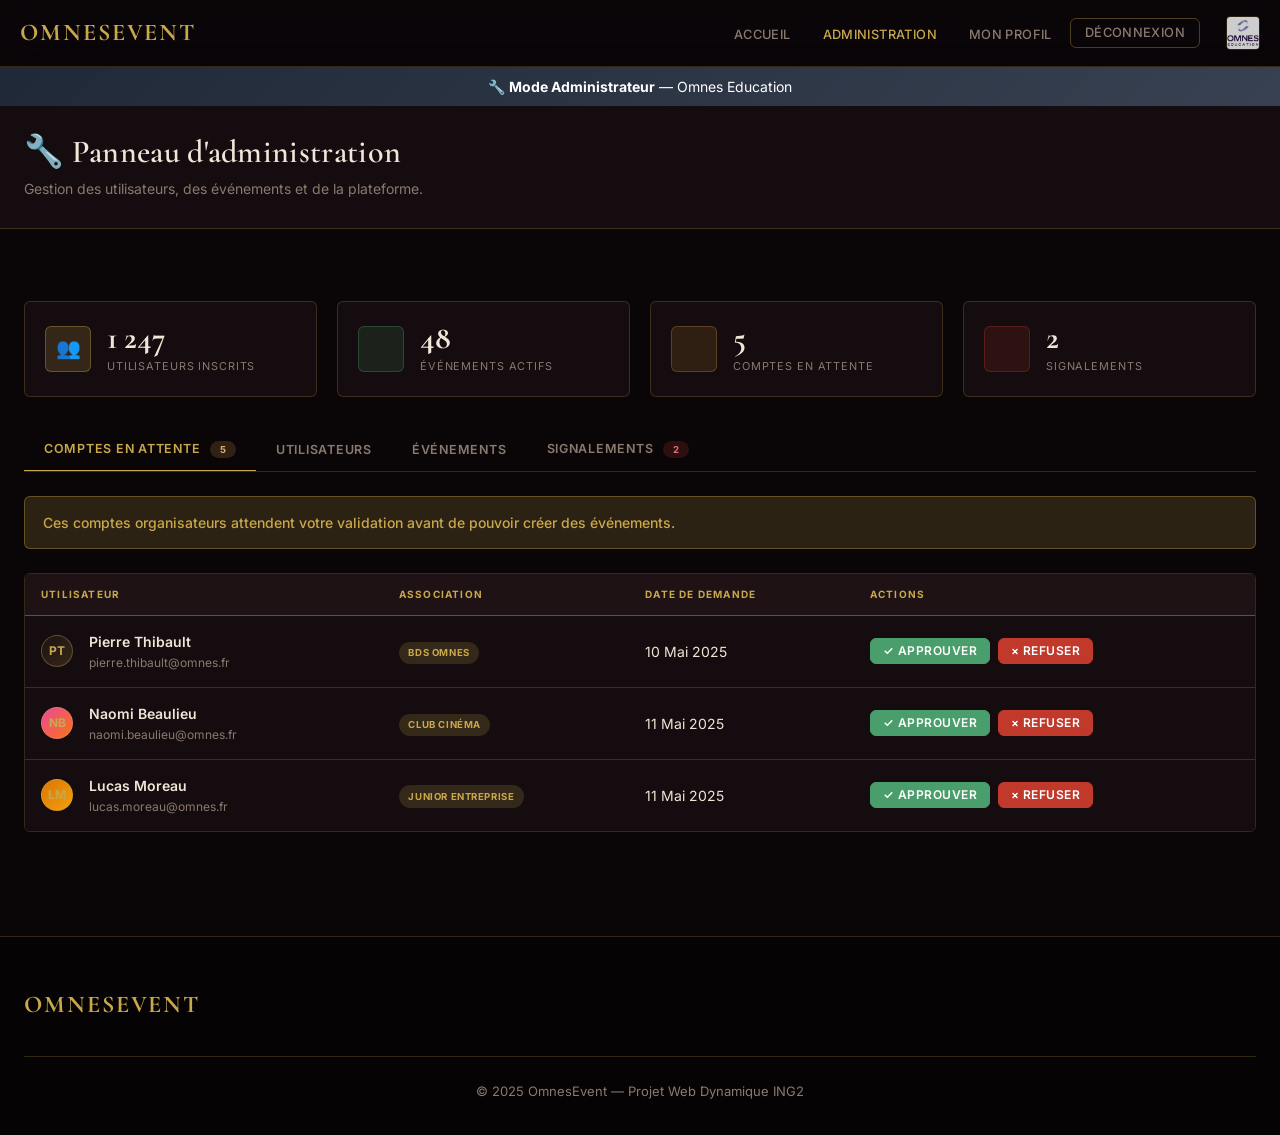
==== commit c915493a: "Changement d'ambiance + effacement des emoji à la con + mise a jours pour l'ajout d'évenement" ====
--- a/admin.html
+++ b/admin.html
@@ -12,7 +12,7 @@
 
   <nav class="navbar">
     <div class="navbar-inner">
-      <a href="Index.html" class="navbar-brand">🎉 OmnesEvent</a>
+      <a href="Index.html" class="navbar-brand">OmnesEvent</a>
       <ul class="navbar-nav">
         <li><a href="Index.html">Accueil</a></li>
         <li><a href="admin.html" class="active">Administration</a></li>
@@ -24,10 +24,10 @@
     </div>
   </nav>
   <div class="mobile-menu" id="mobileMenu">
-    <a href="Index.html">🏠 Accueil</a>
+    <a href="Index.html">Accueil</a>
     <a href="admin.html">🔧 Administration</a>
-    <a href="profil.html">👤 Mon Profil</a>
-    <a href="connexion.html">🚪 Déconnexion</a>
+    <a href="profil.html">Mon Profil</a>
+    <a href="connexion.html">Déconnexion</a>
   </div>
 
   <!-- Admin badge -->
@@ -55,21 +55,21 @@
           </div>
         </div>
         <div class="stat-card">
-          <div class="stat-icon stat-icon-success">🎪</div>
+          <div class="stat-icon stat-icon-success"></div>
           <div>
             <div class="stat-value">48</div>
             <div class="stat-label">Événements actifs</div>
           </div>
         </div>
         <div class="stat-card">
-          <div class="stat-icon stat-icon-warning">⏳</div>
+          <div class="stat-icon stat-icon-warning"></div>
           <div>
             <div class="stat-value">5</div>
             <div class="stat-label">Comptes en attente</div>
           </div>
         </div>
         <div class="stat-card">
-          <div class="stat-icon stat-icon-danger">⚠️</div>
+          <div class="stat-icon stat-icon-danger"></div>
           <div>
             <div class="stat-value">2</div>
             <div class="stat-label">Signalements</div>
@@ -88,7 +88,7 @@
       <!-- TAB: Comptes organisateur en attente -->
       <div class="tab-panel active" id="tab-comptes">
         <div class="alert alert-info mb-3">
-          ℹ️ Ces comptes organisateurs attendent votre validation avant de pouvoir créer des événements.
+          Ces comptes organisateurs attendent votre validation avant de pouvoir créer des événements.
         </div>
         <div class="table-container">
           <table class="table">
@@ -116,7 +116,7 @@
                 <td>
                   <div class="d-flex gap-1">
                     <button class="btn btn-success btn-sm" onclick="approveAccount(1)">✓ Approuver</button>
-                    <button class="btn btn-danger btn-sm" onclick="rejectAccount(1)">✕ Refuser</button>
+                    <button class="btn btn-danger btn-sm" onclick="rejectAccount(1)">× Refuser</button>
                   </div>
                 </td>
               </tr>
@@ -135,7 +135,7 @@
                 <td>
                   <div class="d-flex gap-1">
                     <button class="btn btn-success btn-sm" onclick="approveAccount(2)">✓ Approuver</button>
-                    <button class="btn btn-danger btn-sm" onclick="rejectAccount(2)">✕ Refuser</button>
+                    <button class="btn btn-danger btn-sm" onclick="rejectAccount(2)">× Refuser</button>
                   </div>
                 </td>
               </tr>
@@ -154,7 +154,7 @@
                 <td>
                   <div class="d-flex gap-1">
                     <button class="btn btn-success btn-sm" onclick="approveAccount(3)">✓ Approuver</button>
-                    <button class="btn btn-danger btn-sm" onclick="rejectAccount(3)">✕ Refuser</button>
+                    <button class="btn btn-danger btn-sm" onclick="rejectAccount(3)">× Refuser</button>
                   </div>
                 </td>
               </tr>
@@ -210,7 +210,7 @@
                       <div class="d-flex gap-1">
                         <button class="btn btn-outline btn-sm" onclick="viewUser(1)">Voir</button>
                         <button class="btn btn-ghost btn-sm" onclick="suspendUser(1)" style="color:var(--warning);">⏸</button>
-                        <button class="btn btn-ghost btn-sm" onclick="deleteUser(1)" style="color:var(--danger);">🗑</button>
+                        <button class="btn btn-ghost btn-sm" onclick="deleteUser(1)" style="color:var(--danger);"></button>
                       </div>
                     </td>
                   </tr>
@@ -231,7 +231,7 @@
                       <div class="d-flex gap-1">
                         <button class="btn btn-outline btn-sm" onclick="viewUser(2)">Voir</button>
                         <button class="btn btn-ghost btn-sm" onclick="suspendUser(2)" style="color:var(--warning);">⏸</button>
-                        <button class="btn btn-ghost btn-sm" onclick="deleteUser(2)" style="color:var(--danger);">🗑</button>
+                        <button class="btn btn-ghost btn-sm" onclick="deleteUser(2)" style="color:var(--danger);"></button>
                       </div>
                     </td>
                   </tr>
@@ -286,7 +286,7 @@
                 <td>
                   <div class="d-flex gap-1">
                     <button class="btn btn-outline btn-sm" onclick="viewEvent(1)">Voir</button>
-                    <button class="btn btn-danger btn-sm" onclick="removeEvent(1)">🚫 Retirer</button>
+                    <button class="btn btn-danger btn-sm" onclick="removeEvent(1)"> Retirer</button>
                   </div>
                 </td>
               </tr>
@@ -302,7 +302,7 @@
                 <td>
                   <div class="d-flex gap-1">
                     <button class="btn btn-outline btn-sm" onclick="viewEvent(2)">Voir</button>
-                    <button class="btn btn-danger btn-sm" onclick="removeEvent(2)">🚫 Retirer</button>
+                    <button class="btn btn-danger btn-sm" onclick="removeEvent(2)"> Retirer</button>
                   </div>
                 </td>
               </tr>
@@ -318,14 +318,14 @@
           <div class="card" style="border-left:4px solid var(--danger);">
             <div class="card-body">
               <div class="d-flex justify-between align-center mb-2" style="flex-wrap:wrap; gap:0.5rem;">
-                <span class="badge badge-danger">⚠️ Contenu inapproprié</span>
+                <span class="badge badge-danger">Contenu inapproprié</span>
                 <span class="fs-xs text-muted">Signalé le 11 Mai 2025</span>
               </div>
               <p class="fw-semibold fs-sm mb-1">Événement : "Soirée privée (non officielle)"</p>
               <p class="text-muted fs-sm mb-2">Signalé par : Marie Laurent — "Cet événement n'est pas approuvé par le BDE et collecte des données personnelles."</p>
               <div class="d-flex gap-1 flex-wrap">
-                <button class="btn btn-danger btn-sm" onclick="removeEvent('sig1')">🚫 Supprimer l'événement</button>
-                <button class="btn btn-outline btn-sm" onclick="warnUser('sig1')">⚠️ Avertir l'organisateur</button>
+                <button class="btn btn-danger btn-sm" onclick="removeEvent('sig1')"> Supprimer l'événement</button>
+                <button class="btn btn-outline btn-sm" onclick="warnUser('sig1')">Avertir l'organisateur</button>
                 <button class="btn btn-ghost btn-sm" onclick="dismissSignal('sig1')">Ignorer</button>
               </div>
             </div>
@@ -334,13 +334,13 @@
           <div class="card" style="border-left:4px solid var(--warning);">
             <div class="card-body">
               <div class="d-flex justify-between align-center mb-2" style="flex-wrap:wrap; gap:0.5rem;">
-                <span class="badge badge-warning">⚠️ Informations incorrectes</span>
+                <span class="badge badge-warning">Informations incorrectes</span>
                 <span class="fs-xs text-muted">Signalé le 10 Mai 2025</span>
               </div>
               <p class="fw-semibold fs-sm mb-1">Événement : "Tournoi de Football Inter-Écoles"</p>
               <p class="text-muted fs-sm mb-2">Signalé par : Alex Bernard — "L'adresse du lieu est incorrecte, ce n'est pas le terrain Nord mais le terrain Sud."</p>
               <div class="d-flex gap-1 flex-wrap">
-                <button class="btn btn-outline btn-sm" onclick="contactOrganizer('sig2')">📧 Contacter l'organisateur</button>
+                <button class="btn btn-outline btn-sm" onclick="contactOrganizer('sig2')"> Contacter l'organisateur</button>
                 <button class="btn btn-ghost btn-sm" onclick="dismissSignal('sig2')">Ignorer</button>
               </div>
             </div>
@@ -357,7 +357,7 @@
     <div class="modal">
       <div class="modal-header">
         <h3 id="actionModalTitle">Confirmer l'action</h3>
-        <button class="btn-close" onclick="document.getElementById('actionModal').classList.remove('open')">✕</button>
+        <button class="btn-close" onclick="document.getElementById('actionModal').classList.remove('open')">×</button>
       </div>
       <div class="modal-body">
         <p id="actionModalMessage">Êtes-vous sûr de vouloir effectuer cette action ?</p>
@@ -375,7 +375,7 @@
 
   <footer class="footer">
     <div class="footer-inner">
-      <div class="footer-brand">🎉 OmnesEvent</div>
+      <div class="footer-brand">OmnesEvent</div>
       <div class="footer-bottom"><p>&copy; 2025 OmnesEvent — Projet Web Dynamique ING2</p></div>
     </div>
   </footer>
--- a/style.css
+++ b/style.css
@@ -1,71 +1,118 @@
-/* ===== CSS VARIABLES ===== */
+/* ===== FONTS ===== */
+@import url('https://fonts.googleapis.com/css2?family=Cormorant+Garamond:ital,wght@0,400;0,500;0,600;0,700;1,400;1,600&family=Inter:wght@400;500;600;700&display=swap');
+
+/* ===== VARIABLES ===== */
 :root {
-  --primary: #7C3AED;
-  --primary-dark: #6D28D9;
-  --primary-light: #EDE9FE;
-  --secondary: #EC4899;
-  --bg: #F3F4F6;
-  --bg-card: #FFFFFF;
-  --text: #111827;
-  --text-muted: #6B7280;
-  --border: #E5E7EB;
-  --success: #10B981;
-  --danger: #EF4444;
-  --warning: #F59E0B;
-  --radius: 12px;
-  --radius-lg: 16px;
-  --shadow: 0 1px 3px rgba(0,0,0,0.1);
-  --shadow-md: 0 4px 12px rgba(0,0,0,0.1);
-  --shadow-lg: 0 10px 25px rgba(0,0,0,0.15);
-}
-
-/* ===== RESET & BASE ===== */
+  --gold:        #C9A84C;
+  --gold-light:  #E2C87A;
+  --gold-dim:    rgba(201,168,76,0.18);
+  --gold-border: rgba(201,168,76,0.35);
+  --crimson:     #7A1020;
+  --crimson-dim: rgba(122,16,32,0.25);
+
+  --bg:          #0A0608;
+  --bg-card:     #140C0E;
+  --bg-elevated: #1E1214;
+  --bg-rich:     #1A0F12;
+
+  --text:        #EFE6D8;
+  --text-muted:  #8A7A6E;
+  --text-dim:    #5C4E46;
+
+  --border:      rgba(201,168,76,0.22);
+  --border-hard: rgba(201,168,76,0.45);
+
+  --success: #4A9E6B;
+  --danger:  #C0392B;
+  --warning: #C9903A;
+
+  --radius:    6px;
+  --radius-lg: 10px;
+
+  --shadow:    0 2px 16px rgba(0,0,0,0.6);
+  --shadow-md: 0 6px 32px rgba(0,0,0,0.7);
+  --shadow-lg: 0 12px 56px rgba(0,0,0,0.8);
+  --glow-gold: 0 0 28px rgba(201,168,76,0.2);
+}
+
+/* ===== RESET ===== */
 *, *::before, *::after { box-sizing: border-box; margin: 0; padding: 0; }
 html { font-size: 16px; scroll-behavior: smooth; }
 body {
-  font-family: 'Inter', -apple-system, BlinkMacSystemFont, 'Segoe UI', sans-serif;
+  font-family: 'Inter', -apple-system, BlinkMacSystemFont, sans-serif;
   background: var(--bg);
   color: var(--text);
-  line-height: 1.6;
+  line-height: 1.65;
   min-height: 100vh;
+}
+h1, h2, h3, h4 {
+  font-family: 'Cormorant Garamond', Georgia, serif;
+  letter-spacing: 0.01em;
+  line-height: 1.15;
+}
+
+/* ===== SEPARATOR ORNEMENT ===== */
+.ornament {
+  display: flex;
+  align-items: center;
+  gap: 0.75rem;
+  color: var(--gold);
+  font-size: 0.75rem;
+  letter-spacing: 0.2em;
+  text-transform: uppercase;
+  margin-bottom: 0.75rem;
+}
+.ornament::before,
+.ornament::after {
+  content: '';
+  flex: 1;
+  height: 1px;
+  background: linear-gradient(to right, transparent, var(--gold-border));
+}
+.ornament::after {
+  background: linear-gradient(to left, transparent, var(--gold-border));
 }
 
 /* ===== NAVBAR ===== */
 .navbar {
-  background: #fff;
+  background: rgba(10,6,8,0.88);
+  backdrop-filter: blur(16px);
+  -webkit-backdrop-filter: blur(16px);
   border-bottom: 1px solid var(--border);
-  padding: 0 1rem;
+  padding: 0 1.25rem;
   position: sticky;
   top: 0;
   z-index: 100;
-  box-shadow: var(--shadow);
 }
 .navbar-inner {
-  max-width: 1200px;
+  max-width: 1280px;
   margin: 0 auto;
-  height: 60px;
+  height: 66px;
   display: flex;
   align-items: center;
   justify-content: space-between;
   gap: 1rem;
 }
 .navbar-brand {
-  font-size: 1.25rem;
-  font-weight: 800;
-  background: linear-gradient(135deg, var(--primary), var(--secondary));
-  -webkit-background-clip: text;
-  -webkit-text-fill-color: transparent;
-  background-clip: text;
+  font-family: 'Cormorant Garamond', serif;
+  font-size: 1.5rem;
+  font-weight: 700;
+  color: var(--gold);
   text-decoration: none;
   flex-shrink: 0;
-}
+  letter-spacing: 0.08em;
+  text-transform: uppercase;
+}
+.navbar-brand:hover { color: var(--gold-light); }
 .navbar-logo {
-  width: 36px;
-  height: 36px;
+  width: 34px;
+  height: 34px;
   object-fit: contain;
-  border-radius: 5px;
+  border-radius: 4px;
   flex-shrink: 0;
-  margin-left: 0.5rem;
+  margin-left: 0.625rem;
+  opacity: 0.8;
+  border: 1px solid var(--border);
 }
 .navbar-nav {
   display: flex;
@@ -77,17 +124,17 @@
 .navbar-nav a {
   color: var(--text-muted);
   text-decoration: none;
-  font-size: 0.875rem;
+  font-size: 0.8rem;
   font-weight: 500;
-  padding: 0.5rem 0.75rem;
-  border-radius: 8px;
-  transition: all 0.2s;
+  padding: 0.5rem 0.875rem;
+  border-radius: var(--radius);
+  transition: color 0.2s, background 0.2s;
   white-space: nowrap;
-}
-.navbar-nav a:hover, .navbar-nav a.active {
-  color: var(--primary);
-  background: var(--primary-light);
-}
+  letter-spacing: 0.03em;
+  text-transform: uppercase;
+}
+.navbar-nav a:hover { color: var(--text); background: var(--bg-elevated); }
+.navbar-nav a.active { color: var(--gold); }
 .hamburger {
   display: none;
   flex-direction: column;
@@ -100,35 +147,148 @@
 .hamburger span {
   display: block;
   width: 22px;
-  height: 2px;
-  background: var(--text);
+  height: 1.5px;
+  background: var(--text-muted);
   border-radius: 2px;
   transition: all 0.3s;
 }
 .mobile-menu {
   display: none;
   position: fixed;
-  top: 60px;
-  left: 0;
-  right: 0;
-  background: white;
+  top: 66px;
+  left: 0; right: 0;
+  background: rgba(10,6,8,0.97);
   border-bottom: 1px solid var(--border);
-  padding: 1rem;
-  box-shadow: var(--shadow-md);
+  padding: 0.75rem;
   z-index: 99;
+  backdrop-filter: blur(16px);
 }
 .mobile-menu.open { display: block; }
 .mobile-menu a {
   display: block;
   padding: 0.75rem 1rem;
+  color: var(--text-muted);
+  text-decoration: none;
+  border-radius: var(--radius);
+  font-weight: 500;
+  font-size: 0.875rem;
+  transition: background 0.15s, color 0.15s;
+  margin-bottom: 0.125rem;
+  text-transform: uppercase;
+  letter-spacing: 0.04em;
+}
+.mobile-menu a:hover { background: var(--bg-elevated); color: var(--gold); }
+
+/* ===== HERO ===== */
+.hero {
+  position: relative;
+  min-height: 88vh;
+  display: flex;
+  align-items: center;
+  overflow: hidden;
+  border-bottom: 1px solid var(--border);
+}
+.hero-bg {
+  position: absolute;
+  inset: 0;
+  background-image: url('images/fond-site-omnes.webp');
+  background-size: cover;
+  background-position: center 30%;
+  background-repeat: no-repeat;
+  transform: scale(1.04);
+  transition: transform 8s ease;
+  filter: saturate(0.85) brightness(0.7);
+}
+.hero:hover .hero-bg { transform: scale(1); }
+.hero-overlay {
+  position: absolute;
+  inset: 0;
+  background:
+    linear-gradient(to bottom,
+      rgba(10,6,8,0.45) 0%,
+      rgba(10,6,8,0.55) 40%,
+      rgba(10,6,8,0.88) 80%,
+      rgba(10,6,8,1)    100%),
+    radial-gradient(ellipse at 50% 100%, rgba(122,16,32,0.3) 0%, transparent 65%);
+}
+.hero-inner {
+  position: relative;
+  z-index: 2;
+  width: 100%;
+  max-width: 1280px;
+  margin: 0 auto;
+  padding: 6rem 1.5rem 5rem;
+  text-align: center;
+}
+.hero-eyebrow {
+  font-family: 'Inter', sans-serif;
+  font-size: 0.7rem;
+  font-weight: 600;
+  letter-spacing: 0.25em;
+  text-transform: uppercase;
+  color: var(--gold);
+  margin-bottom: 1.25rem;
+  display: flex;
+  align-items: center;
+  justify-content: center;
+  gap: 0.75rem;
+}
+.hero-eyebrow::before,
+.hero-eyebrow::after {
+  content: '';
+  display: block;
+  width: 40px;
+  height: 1px;
+  background: var(--gold-border);
+}
+.hero h1 {
+  font-size: clamp(2.25rem, 6vw, 4.5rem);
+  font-weight: 600;
+  color: #fff;
+  margin-bottom: 1.25rem;
+  text-shadow: 0 2px 24px rgba(0,0,0,0.6);
+  line-height: 1.1;
+}
+.hero h1 em {
+  font-style: italic;
+  color: var(--gold-light);
+}
+.hero p {
+  font-size: 1.0625rem;
+  color: rgba(239,230,216,0.72);
+  margin-bottom: 2.75rem;
+  max-width: 520px;
+  margin-left: auto;
+  margin-right: auto;
+}
+.search-box {
+  background: rgba(20,12,14,0.75);
+  border: 1px solid var(--border-hard);
+  border-radius: var(--radius);
+  padding: 0.3rem;
+  display: flex;
+  gap: 0.375rem;
+  max-width: 580px;
+  margin: 0 auto;
+  backdrop-filter: blur(8px);
+  box-shadow: var(--shadow-md), var(--glow-gold);
+}
+.search-box:focus-within {
+  border-color: var(--gold);
+  box-shadow: var(--shadow-md), 0 0 0 3px rgba(201,168,76,0.12);
+}
+.search-box input {
+  flex: 1;
+  border: none;
+  outline: none;
+  padding: 0.6rem 0.875rem;
+  font-size: 0.9375rem;
   color: var(--text);
-  text-decoration: none;
-  border-radius: 8px;
-  font-weight: 500;
-  transition: background 0.2s;
-  margin-bottom: 0.25rem;
-}
-.mobile-menu a:hover { background: var(--primary-light); color: var(--primary); }
+  background: transparent;
+  min-width: 0;
+  font-family: inherit;
+}
+.search-box input::placeholder { color: var(--text-muted); }
 
 /* ===== BUTTONS ===== */
 .btn {
@@ -136,53 +296,79 @@
   align-items: center;
   justify-content: center;
   gap: 0.5rem;
-  padding: 0.625rem 1.25rem;
-  border-radius: 8px;
-  font-size: 0.875rem;
-  font-weight: 600;
-  border: none;
+  padding: 0.65rem 1.375rem;
+  border-radius: var(--radius);
+  font-size: 0.8125rem;
+  font-weight: 600;
+  border: 1px solid transparent;
   cursor: pointer;
   transition: all 0.2s;
   text-decoration: none;
   line-height: 1;
-}
-.btn-primary { background: var(--primary); color: #fff; }
-.btn-primary:hover { background: var(--primary-dark); transform: translateY(-1px); box-shadow: var(--shadow-md); }
-.btn-secondary { background: var(--secondary); color: #fff; }
-.btn-secondary:hover { background: #DB2777; transform: translateY(-1px); box-shadow: var(--shadow-md); }
-.btn-outline { background: transparent; color: var(--primary); border: 1.5px solid var(--primary); }
-.btn-outline:hover { background: var(--primary-light); }
-.btn-danger { background: var(--danger); color: #fff; }
-.btn-danger:hover { background: #DC2626; }
-.btn-success { background: var(--success); color: #fff; }
-.btn-success:hover { background: #059669; }
-.btn-ghost { background: transparent; color: var(--text-muted); }
-.btn-ghost:hover { background: var(--bg); color: var(--text); }
-.btn-sm { padding: 0.375rem 0.75rem; font-size: 0.8125rem; }
-.btn-lg { padding: 0.875rem 1.75rem; font-size: 1rem; }
+  letter-spacing: 0.04em;
+  text-transform: uppercase;
+  font-family: 'Inter', sans-serif;
+}
+.btn-primary {
+  background: linear-gradient(135deg, var(--gold) 0%, #A8831A 100%);
+  color: #0A0608;
+  border-color: var(--gold);
+  font-weight: 700;
+}
+.btn-primary:hover {
+  background: linear-gradient(135deg, var(--gold-light) 0%, var(--gold) 100%);
+  box-shadow: 0 0 24px rgba(201,168,76,0.35);
+  transform: translateY(-1px);
+}
+.btn-secondary { background: var(--crimson); color: var(--text); border-color: var(--crimson); }
+.btn-secondary:hover { opacity: 0.88; transform: translateY(-1px); }
+.btn-outline {
+  background: transparent;
+  color: var(--gold);
+  border-color: var(--gold-border);
+}
+.btn-outline:hover {
+  border-color: var(--gold);
+  background: var(--gold-dim);
+  box-shadow: var(--glow-gold);
+}
+.btn-danger { background: var(--danger); color: #fff; border-color: var(--danger); }
+.btn-danger:hover { opacity: 0.88; }
+.btn-success { background: var(--success); color: #fff; border-color: var(--success); }
+.btn-success:hover { opacity: 0.88; }
+.btn-ghost { background: transparent; color: var(--text-muted); border-color: transparent; }
+.btn-ghost:hover { background: var(--bg-elevated); color: var(--text); }
+.btn-sm { padding: 0.375rem 0.75rem; font-size: 0.75rem; }
+.btn-lg { padding: 0.9rem 2rem; font-size: 0.9375rem; }
 .btn-full { width: 100%; }
-.btn:disabled { opacity: 0.5; cursor: not-allowed; transform: none; }
+.btn:disabled { opacity: 0.35; cursor: not-allowed; transform: none; }
 
 /* ===== CARDS ===== */
 .card {
   background: var(--bg-card);
   border-radius: var(--radius);
-  box-shadow: var(--shadow);
+  border: 1px solid var(--border);
   overflow: hidden;
 }
-.card-body { padding: 1.25rem; }
+.card-body { padding: 1.375rem; }
 .card-header {
-  padding: 1rem 1.25rem;
+  padding: 1rem 1.375rem;
   border-bottom: 1px solid var(--border);
   display: flex;
   align-items: center;
   justify-content: space-between;
-}
-.card-header h3 { font-size: 1rem; font-weight: 700; }
+  background: var(--bg-elevated);
+}
+.card-header h3 {
+  font-family: 'Cormorant Garamond', serif;
+  font-size: 1.1rem;
+  font-weight: 600;
+  color: var(--gold);
+}
 .card-footer {
-  padding: 1rem 1.25rem;
+  padding: 1rem 1.375rem;
   border-top: 1px solid var(--border);
-  background: #F9FAFB;
+  background: var(--bg-elevated);
 }
 
 /* ===== EVENT CARD ===== */
@@ -190,23 +376,26 @@
   background: var(--bg-card);
   border-radius: var(--radius);
   overflow: hidden;
-  box-shadow: var(--shadow);
-  transition: transform 0.2s, box-shadow 0.2s;
+  border: 1px solid var(--border);
+  transition: border-color 0.25s, box-shadow 0.25s, transform 0.25s;
   cursor: pointer;
   text-decoration: none;
   color: inherit;
   display: block;
 }
-.event-card:hover { transform: translateY(-4px); box-shadow: var(--shadow-lg); }
+.event-card:hover {
+  border-color: var(--gold-border);
+  box-shadow: var(--shadow-md), var(--glow-gold);
+  transform: translateY(-3px);
+}
 .event-card-image {
   width: 100%;
-  height: 180px;
-  background: #E5E7EB;
+  height: 185px;
+  background: var(--bg-elevated);
   display: flex;
   align-items: center;
   justify-content: center;
   font-size: 3rem;
-  color: white;
   position: relative;
   overflow: hidden;
 }
@@ -215,31 +404,55 @@
   height: 100%;
   object-fit: cover;
   position: absolute;
-  top: 0;
-  left: 0;
+  top: 0; left: 0;
   display: block;
-  transition: transform 0.25s ease;
-}
-.event-card:hover .event-card-image img { transform: scale(1.04); }
-.event-card-image > div { z-index: 1; }
-.event-card-body { padding: 1rem; }
+  transition: transform 0.4s ease, filter 0.4s ease;
+  filter: brightness(0.82) saturate(0.9);
+}
+.event-card:hover .event-card-image img {
+  transform: scale(1.06);
+  filter: brightness(0.95) saturate(1.1);
+}
+.event-card-image::after {
+  content: '';
+  position: absolute;
+  bottom: 0; left: 0; right: 0;
+  height: 60px;
+  background: linear-gradient(to top, var(--bg-card), transparent);
+  pointer-events: none;
+}
+.event-card-body { padding: 1rem 1.125rem; }
 .event-card-category {
   display: inline-block;
-  padding: 0.25rem 0.625rem;
-  border-radius: 99px;
-  font-size: 0.75rem;
-  font-weight: 600;
-  text-transform: uppercase;
-  letter-spacing: 0.05em;
+  padding: 0.2rem 0.6rem;
+  border-radius: 3px;
+  font-size: 0.625rem;
+  font-weight: 700;
+  text-transform: uppercase;
+  letter-spacing: 0.12em;
   margin-bottom: 0.5rem;
-}
-.category-soiree { background: #FEE2E2; color: #DC2626; }
-.category-sport { background: #D1FAE5; color: #059669; }
-.category-culture { background: #E0E7FF; color: #4338CA; }
-.category-conference { background: #FEF3C7; color: #D97706; }
-.event-card-title { font-size: 1rem; font-weight: 700; margin-bottom: 0.5rem; line-height: 1.4; }
+  font-family: 'Inter', sans-serif;
+}
+.category-soiree    { background: rgba(122,16,32,0.3);   color: #E88080; border: 1px solid rgba(122,16,32,0.5); }
+.category-sport     { background: rgba(74,158,107,0.2);  color: #6EC995; border: 1px solid rgba(74,158,107,0.4); }
+.category-culture   { background: rgba(60,100,200,0.2);  color: #82A8F0; border: 1px solid rgba(60,100,200,0.35); }
+.category-conference{ background: rgba(201,168,76,0.15); color: var(--gold); border: 1px solid var(--gold-border); }
+.event-card-title {
+  font-family: 'Cormorant Garamond', serif;
+  font-size: 1.125rem;
+  font-weight: 600;
+  margin-bottom: 0.5rem;
+  line-height: 1.3;
+  color: var(--text);
+}
 .event-card-meta { display: flex; flex-direction: column; gap: 0.25rem; margin-bottom: 0.75rem; }
-.event-card-meta span { font-size: 0.8125rem; color: var(--text-muted); display: flex; align-items: center; gap: 0.375rem; }
+.event-card-meta span {
+  font-size: 0.78rem;
+  color: var(--text-muted);
+  display: flex;
+  align-items: center;
+  gap: 0.375rem;
+}
 .event-card-footer {
   display: flex;
   align-items: center;
@@ -247,100 +460,151 @@
   padding-top: 0.75rem;
   border-top: 1px solid var(--border);
 }
-.capacity-bar { flex: 1; height: 6px; background: var(--border); border-radius: 99px; overflow: hidden; margin-right: 0.75rem; }
-.capacity-fill { height: 100%; border-radius: 99px; background: linear-gradient(90deg, var(--primary), var(--secondary)); }
-.capacity-text { font-size: 0.75rem; color: var(--text-muted); white-space: nowrap; }
+.capacity-bar {
+  flex: 1;
+  height: 3px;
+  background: var(--bg-elevated);
+  border-radius: 2px;
+  overflow: hidden;
+  margin-right: 0.75rem;
+}
+.capacity-fill {
+  height: 100%;
+  border-radius: 2px;
+  background: linear-gradient(to right, var(--gold), var(--gold-light));
+}
+.capacity-text { font-size: 0.72rem; color: var(--text-muted); white-space: nowrap; }
 
 /* ===== FORMS ===== */
 .form-group { margin-bottom: 1rem; }
-.form-label { display: block; font-size: 0.875rem; font-weight: 600; color: var(--text); margin-bottom: 0.375rem; }
+.form-label {
+  display: block;
+  font-size: 0.72rem;
+  font-weight: 600;
+  color: var(--text-muted);
+  margin-bottom: 0.375rem;
+  text-transform: uppercase;
+  letter-spacing: 0.1em;
+}
 .form-control {
   width: 100%;
-  padding: 0.625rem 0.875rem;
-  border: 1.5px solid var(--border);
-  border-radius: 8px;
+  padding: 0.65rem 0.9rem;
+  border: 1px solid rgba(201,168,76,0.25);
+  border-radius: var(--radius);
   font-size: 0.9375rem;
   color: var(--text);
-  background: #fff;
-  transition: border-color 0.2s, box-shadow 0.2s;
+  background: var(--bg-elevated);
+  transition: border-color 0.18s, box-shadow 0.18s;
   outline: none;
   font-family: inherit;
 }
-.form-control:focus { border-color: var(--primary); box-shadow: 0 0 0 3px rgba(124, 58, 237, 0.1); }
-.form-control::placeholder { color: var(--text-muted); }
+.form-control:focus {
+  border-color: var(--gold);
+  box-shadow: 0 0 0 3px rgba(201,168,76,0.1);
+}
+.form-control::placeholder { color: var(--text-dim); }
 .form-control.error { border-color: var(--danger); }
-.form-error { color: var(--danger); font-size: 0.8125rem; margin-top: 0.25rem; display: none; }
+.form-error { color: var(--danger); font-size: 0.78rem; margin-top: 0.25rem; display: none; }
 .form-error.show { display: block; }
 select.form-control {
   appearance: none;
-  background-image: url("data:image/svg+xml,%3Csvg xmlns='http://www.w3.org/2000/svg' fill='none' viewBox='0 0 24 24' stroke='%236B7280'%3E%3Cpath stroke-linecap='round' stroke-linejoin='round' stroke-width='2' d='M19 9l-7 7-7-7'/%3E%3C/svg%3E");
+  background-image: url("data:image/svg+xml,%3Csvg xmlns='http://www.w3.org/2000/svg' fill='none' viewBox='0 0 24 24' stroke='%238A7A6E'%3E%3Cpath stroke-linecap='round' stroke-linejoin='round' stroke-width='2' d='M19 9l-7 7-7-7'/%3E%3C/svg%3E");
   background-repeat: no-repeat;
   background-position: right 0.75rem center;
   background-size: 1rem;
   padding-right: 2.5rem;
   cursor: pointer;
 }
+select.form-control option { background: var(--bg-card); color: var(--text); }
 textarea.form-control { resize: vertical; min-height: 100px; }
 .form-row { display: grid; gap: 1rem; grid-template-columns: 1fr; }
 @media (min-width: 640px) { .form-row-2 { grid-template-columns: repeat(2, 1fr); } }
-.form-hint { font-size: 0.8125rem; color: var(--text-muted); margin-top: 0.25rem; }
+.form-hint { font-size: 0.78rem; color: var(--text-muted); margin-top: 0.25rem; }
 
 /* ===== BADGES ===== */
 .badge {
   display: inline-flex;
   align-items: center;
-  padding: 0.25rem 0.625rem;
+  padding: 0.2rem 0.6rem;
   border-radius: 99px;
-  font-size: 0.75rem;
-  font-weight: 600;
+  font-size: 0.6rem;
+  font-weight: 700;
   white-space: nowrap;
-}
-.badge-primary { background: var(--primary-light); color: var(--primary); }
-.badge-success { background: #D1FAE5; color: #059669; }
-.badge-danger { background: #FEE2E2; color: #DC2626; }
-.badge-warning { background: #FEF3C7; color: #D97706; }
-.badge-gray { background: #F3F4F6; color: var(--text-muted); }
+  letter-spacing: 0.06em;
+  text-transform: uppercase;
+}
+.badge-primary { background: var(--gold-dim); color: var(--gold); }
+.badge-success { background: rgba(74,158,107,0.2); color: #6EC995; }
+.badge-danger  { background: rgba(192,57,43,0.2);  color: #E07070; }
+.badge-warning { background: rgba(201,144,58,0.2); color: #DEAF7A; }
+.badge-gray    { background: var(--bg-elevated); color: var(--text-muted); }
 
 /* ===== LAYOUT ===== */
-.container { width: 100%; max-width: 1200px; margin: 0 auto; padding: 0 1rem; }
-.section { padding: 2rem 0; }
+.container { width: 100%; max-width: 1280px; margin: 0 auto; padding: 0 1.5rem; }
+.section { padding: 2.5rem 0; }
 .grid { display: grid; gap: 1.25rem; grid-template-columns: 1fr; }
 @media (min-width: 640px) { .grid-2 { grid-template-columns: repeat(2, 1fr); } }
 @media (min-width: 768px) { .grid-3 { grid-template-columns: repeat(2, 1fr); } }
-@media (min-width: 1024px) { .grid-3 { grid-template-columns: repeat(3, 1fr); } .grid-4 { grid-template-columns: repeat(4, 1fr); } }
+@media (min-width: 1024px) {
+  .grid-3 { grid-template-columns: repeat(3, 1fr); }
+  .grid-4 { grid-template-columns: repeat(4, 1fr); }
+}
 
 /* ===== ALERTS ===== */
 .alert {
-  padding: 0.875rem 1rem;
-  border-radius: 8px;
+  padding: 0.875rem 1.125rem;
+  border-radius: var(--radius);
   font-size: 0.875rem;
   font-weight: 500;
   margin-bottom: 1rem;
   display: flex;
   align-items: center;
   gap: 0.5rem;
-}
-.alert-success { background: #D1FAE5; color: #059669; border: 1px solid #A7F3D0; }
-.alert-danger { background: #FEE2E2; color: #DC2626; border: 1px solid #FECACA; }
-.alert-warning { background: #FEF3C7; color: #D97706; border: 1px solid #FDE68A; }
-.alert-info { background: var(--primary-light); color: var(--primary); border: 1px solid #C4B5FD; }
+  border: 1px solid;
+}
+.alert-success { background: rgba(74,158,107,0.1);  color: #6EC995; border-color: rgba(74,158,107,0.3); }
+.alert-danger  { background: rgba(192,57,43,0.12);  color: #E07070; border-color: rgba(192,57,43,0.3); }
+.alert-warning { background: rgba(201,144,58,0.12); color: #DEAF7A; border-color: rgba(201,144,58,0.3); }
+.alert-info    { background: var(--gold-dim);        color: var(--gold); border-color: var(--gold-border); }
 
 /* ===== TABLE ===== */
-.table-container { overflow-x: auto; border-radius: var(--radius); box-shadow: var(--shadow); }
-.table { width: 100%; border-collapse: collapse; background: #fff; min-width: 600px; }
-.table th { background: #F9FAFB; padding: 0.75rem 1rem; text-align: left; font-size: 0.75rem; font-weight: 700; text-transform: uppercase; letter-spacing: 0.05em; color: var(--text-muted); border-bottom: 1px solid var(--border); }
-.table td { padding: 0.875rem 1rem; font-size: 0.875rem; color: var(--text); border-bottom: 1px solid var(--border); vertical-align: middle; }
+.table-container {
+  overflow-x: auto;
+  border-radius: var(--radius);
+  border: 1px solid var(--border);
+}
+.table { width: 100%; border-collapse: collapse; background: var(--bg-card); min-width: 600px; }
+.table th {
+  background: var(--bg-elevated);
+  padding: 0.75rem 1rem;
+  text-align: left;
+  font-size: 0.625rem;
+  font-weight: 700;
+  text-transform: uppercase;
+  letter-spacing: 0.12em;
+  color: var(--gold);
+  border-bottom: 1px solid var(--border-hard);
+  font-family: 'Inter', sans-serif;
+}
+.table td {
+  padding: 0.875rem 1rem;
+  font-size: 0.875rem;
+  color: var(--text);
+  border-bottom: 1px solid var(--border);
+  vertical-align: middle;
+}
 .table tr:last-child td { border-bottom: none; }
-.table tbody tr:hover { background: #F9FAFB; }
+.table tbody tr:hover { background: var(--bg-elevated); }
 
 /* ===== AVATAR ===== */
 .avatar {
   border-radius: 50%;
-  background: linear-gradient(135deg, var(--primary), var(--secondary));
+  background: linear-gradient(135deg, var(--bg-elevated), var(--gold-dim));
+  border: 1px solid var(--gold-border);
   display: inline-flex;
   align-items: center;
   justify-content: center;
-  color: white;
+  color: var(--gold);
   font-weight: 700;
   flex-shrink: 0;
 }
@@ -351,103 +615,199 @@
 
 /* ===== FOOTER ===== */
 .footer {
-  background: #1F2937;
-  color: #9CA3AF;
-  padding: 3rem 1rem 2rem;
+  background: #060304;
+  color: var(--text-muted);
+  padding: 3rem 1.5rem 2rem;
   margin-top: 4rem;
-}
-.footer-inner { max-width: 1200px; margin: 0 auto; }
-.footer-brand { font-size: 1.25rem; font-weight: 800; background: linear-gradient(135deg, var(--primary), var(--secondary)); -webkit-background-clip: text; -webkit-text-fill-color: transparent; background-clip: text; margin-bottom: 0.5rem; }
-.footer-bottom { margin-top: 2rem; padding-top: 1.5rem; border-top: 1px solid #374151; text-align: center; font-size: 0.875rem; }
-.footer a { color: #9CA3AF; text-decoration: none; }
-.footer a:hover { color: #fff; }
-
-/* ===== HERO ===== */
-.hero {
-  background: linear-gradient(135deg, #5B21B6 0%, var(--primary) 40%, var(--secondary) 100%);
-  color: white;
-  padding: 3.5rem 1rem;
+  border-top: 1px solid var(--border);
+}
+.footer-inner { max-width: 1280px; margin: 0 auto; }
+.footer-brand {
+  font-family: 'Cormorant Garamond', serif;
+  font-size: 1.5rem;
+  font-weight: 700;
+  color: var(--gold);
+  letter-spacing: 0.08em;
+  margin-bottom: 0.5rem;
+  text-transform: uppercase;
+}
+.footer-bottom {
+  margin-top: 2rem;
+  padding-top: 1.5rem;
+  border-top: 1px solid var(--border);
   text-align: center;
-}
-.hero h1 { font-size: clamp(1.5rem, 5vw, 2.75rem); font-weight: 800; margin-bottom: 0.75rem; letter-spacing: -0.02em; }
-.hero p { font-size: 1rem; opacity: 0.85; margin-bottom: 2rem; max-width: 500px; margin-left: auto; margin-right: auto; }
-.search-box {
-  background: white;
-  border-radius: var(--radius);
-  padding: 0.375rem;
-  display: flex;
-  gap: 0.5rem;
-  max-width: 600px;
-  margin: 0 auto;
-  box-shadow: var(--shadow-lg);
-}
-.search-box input { flex: 1; border: none; outline: none; padding: 0.5rem 0.75rem; font-size: 0.9375rem; color: var(--text); min-width: 0; }
+  font-size: 0.8125rem;
+}
+.footer a { color: var(--text-muted); text-decoration: none; }
+.footer a:hover { color: var(--gold); }
 
 /* ===== FILTER PILLS ===== */
-.filter-pills { display: flex; gap: 0.5rem; flex-wrap: wrap; padding: 1.25rem 0; }
+.filter-pills { display: flex; gap: 0.5rem; flex-wrap: wrap; padding: 1.5rem 0; }
 .pill {
-  padding: 0.5rem 1rem;
+  padding: 0.4rem 1rem;
   border-radius: 99px;
-  font-size: 0.875rem;
-  font-weight: 600;
-  border: 1.5px solid var(--border);
-  background: white;
+  font-size: 0.75rem;
+  font-weight: 600;
+  border: 1px solid rgba(201,168,76,0.2);
+  background: transparent;
   color: var(--text-muted);
   cursor: pointer;
-  transition: all 0.2s;
-}
-.pill:hover, .pill.active { border-color: var(--primary); color: var(--primary); background: var(--primary-light); }
+  transition: all 0.18s;
+  letter-spacing: 0.04em;
+  text-transform: uppercase;
+}
+.pill:hover { border-color: var(--gold-border); color: var(--gold); }
+.pill.active {
+  border-color: var(--gold);
+  color: var(--gold);
+  background: var(--gold-dim);
+  box-shadow: 0 0 12px rgba(201,168,76,0.15);
+}
 
 /* ===== STAT CARD ===== */
-.stat-card { background: white; border-radius: var(--radius); padding: 1.25rem; box-shadow: var(--shadow); display: flex; align-items: center; gap: 1rem; }
-.stat-icon { width: 48px; height: 48px; border-radius: 12px; display: flex; align-items: center; justify-content: center; font-size: 1.5rem; flex-shrink: 0; }
-.stat-icon-primary { background: var(--primary-light); }
-.stat-icon-success { background: #D1FAE5; }
-.stat-icon-warning { background: #FEF3C7; }
-.stat-icon-danger { background: #FEE2E2; }
-.stat-value { font-size: 1.75rem; font-weight: 800; color: var(--text); line-height: 1; }
-.stat-label { font-size: 0.8125rem; color: var(--text-muted); margin-top: 0.25rem; }
+.stat-card {
+  background: var(--bg-card);
+  border-radius: var(--radius);
+  border: 1px solid var(--border);
+  padding: 1.25rem;
+  display: flex;
+  align-items: center;
+  gap: 1rem;
+  transition: border-color 0.2s, box-shadow 0.2s;
+}
+.stat-card:hover { border-color: var(--gold-border); box-shadow: var(--glow-gold); }
+.stat-icon {
+  width: 46px; height: 46px;
+  border-radius: var(--radius);
+  display: flex;
+  align-items: center;
+  justify-content: center;
+  font-size: 1.25rem;
+  flex-shrink: 0;
+}
+.stat-icon-primary { background: var(--gold-dim); border: 1px solid var(--gold-border); }
+.stat-icon-success { background: rgba(74,158,107,0.15); border: 1px solid rgba(74,158,107,0.3); }
+.stat-icon-warning { background: rgba(201,144,58,0.15); border: 1px solid rgba(201,144,58,0.3); }
+.stat-icon-danger  { background: rgba(192,57,43,0.15);  border: 1px solid rgba(192,57,43,0.3); }
+.stat-value {
+  font-family: 'Cormorant Garamond', serif;
+  font-size: 2rem;
+  font-weight: 700;
+  color: var(--text);
+  line-height: 1;
+  letter-spacing: -0.01em;
+}
+.stat-label {
+  font-size: 0.68rem;
+  color: var(--text-muted);
+  margin-top: 0.25rem;
+  text-transform: uppercase;
+  letter-spacing: 0.08em;
+}
 
 /* ===== PAGE HEADER ===== */
-.page-header { background: white; border-bottom: 1px solid var(--border); padding: 1.5rem 0; margin-bottom: 2rem; }
-.page-header h1 { font-size: 1.5rem; font-weight: 800; }
-.page-header p { font-size: 0.9375rem; color: var(--text-muted); margin-top: 0.25rem; }
+.page-header {
+  background: var(--bg-card);
+  border-bottom: 1px solid var(--border);
+  padding: 1.75rem 0;
+  margin-bottom: 2rem;
+}
+.page-header h1 {
+  font-family: 'Cormorant Garamond', serif;
+  font-size: 2rem;
+  font-weight: 600;
+  color: var(--text);
+}
+.page-header p { font-size: 0.875rem; color: var(--text-muted); margin-top: 0.375rem; }
 
 /* ===== TICKET CARD ===== */
 .ticket-card {
-  background: white;
-  border-radius: var(--radius);
-  box-shadow: var(--shadow);
+  background: var(--bg-card);
+  border-radius: var(--radius);
+  border: 1px solid var(--border);
   overflow: hidden;
   display: flex;
-  border-left: 4px solid var(--primary);
-  transition: box-shadow 0.2s;
-}
-.ticket-card:hover { box-shadow: var(--shadow-md); }
-.ticket-body { flex: 1; padding: 1rem; }
+  border-left: 3px solid var(--gold);
+  transition: border-color 0.2s, box-shadow 0.2s, transform 0.2s;
+}
+.ticket-card:hover {
+  border-color: var(--gold-border);
+  box-shadow: var(--shadow-md), var(--glow-gold);
+  transform: translateY(-2px);
+}
+.ticket-body { flex: 1; padding: 1rem 1.125rem; }
 .ticket-side {
-  width: 72px;
-  background: var(--primary-light);
+  width: 70px;
+  background: linear-gradient(180deg, var(--bg-elevated), var(--bg-rich));
   display: flex;
   flex-direction: column;
   align-items: center;
   justify-content: center;
   padding: 1rem 0.5rem;
-  border-left: 2px dashed var(--border);
+  border-left: 1px dashed rgba(201,168,76,0.25);
   flex-shrink: 0;
 }
-.ticket-code { writing-mode: vertical-rl; font-size: 0.75rem; font-weight: 700; color: var(--primary); letter-spacing: 0.1em; }
+.ticket-code {
+  writing-mode: vertical-rl;
+  font-size: 0.625rem;
+  font-weight: 700;
+  color: var(--gold);
+  letter-spacing: 0.18em;
+  font-family: 'Inter', monospace;
+}
 
 /* ===== AUTH PAGE ===== */
-.auth-page { min-height: 100vh; display: flex; align-items: center; justify-content: center; background: linear-gradient(135deg, #EDE9FE 0%, #FCE7F3 100%); padding: 2rem 1rem; }
-.auth-card { background: white; border-radius: var(--radius-lg); box-shadow: var(--shadow-lg); padding: 2rem; width: 100%; max-width: 440px; }
+.auth-page {
+  min-height: 100vh;
+  display: flex;
+  align-items: center;
+  justify-content: center;
+  background:
+    radial-gradient(ellipse at 20% 80%, rgba(122,16,32,0.12) 0%, transparent 50%),
+    radial-gradient(ellipse at 80% 20%, rgba(201,168,76,0.06) 0%, transparent 50%),
+    var(--bg);
+  padding: 2rem 1rem;
+}
+.auth-card {
+  background: var(--bg-card);
+  border-radius: var(--radius-lg);
+  border: 1px solid var(--border);
+  padding: 2.25rem;
+  width: 100%;
+  max-width: 440px;
+  box-shadow: var(--shadow-lg);
+}
 .auth-logo { text-align: center; margin-bottom: 2rem; }
-.auth-logo .brand { font-size: 1.75rem; font-weight: 800; background: linear-gradient(135deg, var(--primary), var(--secondary)); -webkit-background-clip: text; -webkit-text-fill-color: transparent; background-clip: text; }
-.auth-logo p { color: var(--text-muted); font-size: 0.9375rem; margin-top: 0.25rem; }
-.auth-title { font-size: 1.375rem; font-weight: 800; margin-bottom: 0.25rem; }
-.auth-subtitle { color: var(--text-muted); font-size: 0.9375rem; margin-bottom: 1.5rem; }
-.divider { display: flex; align-items: center; gap: 1rem; margin: 1.25rem 0; color: var(--text-muted); font-size: 0.875rem; }
-.divider::before, .divider::after { content: ''; flex: 1; height: 1px; background: var(--border); }
+.auth-logo .brand {
+  font-family: 'Cormorant Garamond', serif;
+  font-size: 2rem;
+  font-weight: 700;
+  color: var(--gold);
+  letter-spacing: 0.1em;
+  text-transform: uppercase;
+}
+.auth-logo p { color: var(--text-muted); font-size: 0.875rem; margin-top: 0.25rem; }
+.auth-title {
+  font-family: 'Cormorant Garamond', serif;
+  font-size: 1.625rem;
+  font-weight: 600;
+  margin-bottom: 0.25rem;
+}
+.auth-subtitle { color: var(--text-muted); font-size: 0.875rem; margin-bottom: 1.5rem; }
+.divider {
+  display: flex;
+  align-items: center;
+  gap: 1rem;
+  margin: 1.25rem 0;
+  color: var(--text-muted);
+  font-size: 0.78rem;
+}
+.divider::before, .divider::after {
+  content: '';
+  flex: 1;
+  height: 1px;
+  background: var(--border);
+}
 
 /* ===== ROLE SELECTOR ===== */
 .role-selector { display: grid; grid-template-columns: 1fr 1fr; gap: 0.75rem; margin-bottom: 1rem; }
@@ -458,109 +818,204 @@
   flex-direction: column;
   align-items: center;
   padding: 1rem 0.75rem;
-  border: 2px solid var(--border);
-  border-radius: 10px;
+  border: 1px solid var(--border);
+  border-radius: var(--radius);
   cursor: pointer;
-  transition: all 0.2s;
+  transition: all 0.18s;
   text-align: center;
+  background: var(--bg-elevated);
 }
 .role-label .role-icon { font-size: 1.75rem; margin-bottom: 0.5rem; }
-.role-label .role-name { font-size: 0.875rem; font-weight: 700; color: var(--text); }
-.role-label .role-desc { font-size: 0.75rem; color: var(--text-muted); margin-top: 0.25rem; }
-.role-option input:checked + .role-label { border-color: var(--primary); background: var(--primary-light); }
+.role-label .role-name { font-size: 0.8125rem; font-weight: 700; color: var(--text); }
+.role-label .role-desc { font-size: 0.72rem; color: var(--text-muted); margin-top: 0.25rem; }
+.role-option input:checked + .role-label {
+  border-color: var(--gold);
+  background: var(--gold-dim);
+  box-shadow: var(--glow-gold);
+}
 
 /* ===== EVENT DETAIL ===== */
-.event-banner { width: 100%; height: 280px; object-fit: cover; background: linear-gradient(135deg, var(--primary), var(--secondary)); display: flex; align-items: center; justify-content: center; font-size: 5rem; color: white; }
+.event-banner {
+  width: 100%;
+  height: 300px;
+  object-fit: cover;
+  background: linear-gradient(135deg, var(--bg-elevated), var(--bg-rich));
+  display: flex;
+  align-items: center;
+  justify-content: center;
+  font-size: 5rem;
+  border-bottom: 1px solid var(--border);
+}
 .event-detail-grid { display: grid; grid-template-columns: 1fr; gap: 1.5rem; }
 @media (min-width: 768px) { .event-detail-grid { grid-template-columns: 1fr 340px; } }
 .info-list { list-style: none; display: flex; flex-direction: column; gap: 0.875rem; }
 .info-list li { display: flex; align-items: flex-start; gap: 0.75rem; font-size: 0.9375rem; }
 .info-list .info-icon { font-size: 1.1rem; flex-shrink: 0; margin-top: 0.1rem; }
-.info-list .info-label { font-size: 0.75rem; color: var(--text-muted); }
+.info-list .info-label { font-size: 0.65rem; color: var(--text-muted); text-transform: uppercase; letter-spacing: 0.1em; }
 .info-list .info-value { font-weight: 600; }
 
 /* ===== UPLOAD AREA ===== */
 .upload-area {
-  border: 2px dashed var(--border);
-  border-radius: 10px;
+  border: 1px dashed rgba(201,168,76,0.3);
+  border-radius: var(--radius);
   padding: 2rem;
   text-align: center;
   cursor: pointer;
-  transition: all 0.2s;
-  background: #F9FAFB;
-}
-.upload-area:hover { border-color: var(--primary); background: var(--primary-light); }
+  transition: all 0.18s;
+  background: var(--bg-elevated);
+}
+.upload-area:hover {
+  border-color: var(--gold);
+  background: var(--gold-dim);
+  box-shadow: var(--glow-gold);
+}
 .upload-area input { display: none; }
 .upload-icon { font-size: 2rem; margin-bottom: 0.5rem; }
 .upload-text { font-size: 0.9375rem; font-weight: 600; color: var(--text); }
-.upload-hint { font-size: 0.8125rem; color: var(--text-muted); margin-top: 0.25rem; }
-.upload-preview { max-width: 100%; max-height: 200px; border-radius: 8px; margin-top: 1rem; display: none; }
+.upload-hint { font-size: 0.78rem; color: var(--text-muted); margin-top: 0.25rem; }
+.upload-preview { max-width: 100%; max-height: 200px; border-radius: var(--radius); margin-top: 1rem; display: none; }
 
 /* ===== TABS ===== */
-.tabs { display: flex; border-bottom: 2px solid var(--border); gap: 0; margin-bottom: 1.5rem; overflow-x: auto; }
+.tabs {
+  display: flex;
+  border-bottom: 1px solid var(--border);
+  gap: 0;
+  margin-bottom: 1.5rem;
+  overflow-x: auto;
+}
 .tab-btn {
-  padding: 0.875rem 1.25rem;
-  font-size: 0.9375rem;
+  padding: 0.75rem 1.25rem;
+  font-size: 0.78rem;
   font-weight: 600;
   color: var(--text-muted);
   border: none;
   background: none;
   cursor: pointer;
-  border-bottom: 3px solid transparent;
-  margin-bottom: -2px;
-  transition: all 0.2s;
+  border-bottom: 2px solid transparent;
+  margin-bottom: -1px;
+  transition: color 0.18s, border-color 0.18s;
   white-space: nowrap;
-}
-.tab-btn:hover { color: var(--primary); }
-.tab-btn.active { color: var(--primary); border-bottom-color: var(--primary); }
+  text-transform: uppercase;
+  letter-spacing: 0.06em;
+  font-family: 'Inter', sans-serif;
+}
+.tab-btn:hover { color: var(--text); }
+.tab-btn.active { color: var(--gold); border-bottom-color: var(--gold); }
 .tab-panel { display: none; }
 .tab-panel.active { display: block; }
 
 /* ===== PROFILE ===== */
-.profile-header { background: white; border-radius: var(--radius); padding: 1.5rem; box-shadow: var(--shadow); display: flex; align-items: center; gap: 1.25rem; margin-bottom: 1.5rem; }
-.profile-info h2 { font-size: 1.25rem; font-weight: 800; }
-.profile-info p { color: var(--text-muted); font-size: 0.9375rem; }
+.profile-header {
+  background: var(--bg-card);
+  border-radius: var(--radius);
+  border: 1px solid var(--border);
+  padding: 1.5rem;
+  display: flex;
+  align-items: center;
+  gap: 1.25rem;
+  margin-bottom: 1.5rem;
+}
+.profile-info h2 {
+  font-family: 'Cormorant Garamond', serif;
+  font-size: 1.375rem;
+  font-weight: 600;
+}
+.profile-info p { color: var(--text-muted); font-size: 0.875rem; }
 
 /* ===== EMPTY STATE ===== */
 .empty-state { text-align: center; padding: 4rem 2rem; }
 .empty-icon { font-size: 3rem; margin-bottom: 1rem; }
-.empty-title { font-size: 1.125rem; font-weight: 700; margin-bottom: 0.5rem; }
-.empty-desc { color: var(--text-muted); margin-bottom: 1.5rem; font-size: 0.9375rem; }
+.empty-title {
+  font-family: 'Cormorant Garamond', serif;
+  font-size: 1.375rem;
+  font-weight: 600;
+  margin-bottom: 0.5rem;
+}
+.empty-desc { color: var(--text-muted); margin-bottom: 1.5rem; font-size: 0.875rem; }
 
 /* ===== MODAL ===== */
-.modal-overlay { position: fixed; inset: 0; background: rgba(0,0,0,0.5); z-index: 200; display: none; align-items: center; justify-content: center; padding: 1rem; }
+.modal-overlay {
+  position: fixed;
+  inset: 0;
+  background: rgba(0,0,0,0.82);
+  backdrop-filter: blur(6px);
+  -webkit-backdrop-filter: blur(6px);
+  z-index: 200;
+  display: none;
+  align-items: center;
+  justify-content: center;
+  padding: 1rem;
+}
 .modal-overlay.open { display: flex; }
-.modal { background: white; border-radius: var(--radius-lg); box-shadow: var(--shadow-lg); width: 100%; max-width: 480px; max-height: 90vh; overflow-y: auto; }
-.modal-header { padding: 1.25rem 1.5rem; border-bottom: 1px solid var(--border); display: flex; align-items: center; justify-content: space-between; }
-.modal-header h3 { font-size: 1.125rem; font-weight: 700; }
+.modal {
+  background: var(--bg-card);
+  border-radius: var(--radius-lg);
+  border: 1px solid var(--border-hard);
+  width: 100%;
+  max-width: 480px;
+  max-height: 90vh;
+  overflow-y: auto;
+  box-shadow: var(--shadow-lg), var(--glow-gold);
+}
+.modal-header {
+  padding: 1.25rem 1.5rem;
+  border-bottom: 1px solid var(--border);
+  display: flex;
+  align-items: center;
+  justify-content: space-between;
+  background: var(--bg-elevated);
+}
+.modal-header h3 {
+  font-family: 'Cormorant Garamond', serif;
+  font-size: 1.25rem;
+  font-weight: 600;
+  color: var(--gold);
+}
 .modal-body { padding: 1.5rem; }
-.modal-footer { padding: 1rem 1.5rem; border-top: 1px solid var(--border); display: flex; gap: 0.75rem; justify-content: flex-end; }
-.btn-close { background: none; border: none; font-size: 1.25rem; cursor: pointer; color: var(--text-muted); padding: 0.25rem; border-radius: 4px; }
-.btn-close:hover { color: var(--text); background: var(--bg); }
+.modal-footer {
+  padding: 1rem 1.5rem;
+  border-top: 1px solid var(--border);
+  display: flex;
+  gap: 0.75rem;
+  justify-content: flex-end;
+  background: var(--bg-elevated);
+}
+.btn-close {
+  background: none;
+  border: none;
+  font-size: 1.25rem;
+  cursor: pointer;
+  color: var(--text-muted);
+  padding: 0.25rem;
+  border-radius: 4px;
+  line-height: 1;
+  transition: color 0.15s;
+}
+.btn-close:hover { color: var(--text); }
 
 /* ===== UTILS ===== */
 .text-center { text-align: center; }
-.text-right { text-align: right; }
-.text-muted { color: var(--text-muted); }
-.text-primary { color: var(--primary); }
+.text-right  { text-align: right; }
+.text-muted  { color: var(--text-muted); }
+.text-primary{ color: var(--gold); }
 .text-danger { color: var(--danger); }
-.text-success { color: var(--success); }
-.fw-bold { font-weight: 700; }
+.text-success{ color: var(--success); }
+.fw-bold     { font-weight: 700; }
 .fw-semibold { font-weight: 600; }
-.fs-sm { font-size: 0.875rem; }
-.fs-xs { font-size: 0.75rem; }
-.d-flex { display: flex; }
-.d-none { display: none; }
-.align-center { align-items: center; }
-.align-start { align-items: flex-start; }
-.justify-between { justify-content: space-between; }
-.justify-center { justify-content: center; }
+.fs-sm       { font-size: 0.875rem; }
+.fs-xs       { font-size: 0.75rem; }
+.d-flex      { display: flex; }
+.d-none      { display: none; }
+.align-center      { align-items: center; }
+.align-start       { align-items: flex-start; }
+.justify-between   { justify-content: space-between; }
+.justify-center    { justify-content: center; }
 .gap-1 { gap: 0.5rem; }
 .gap-2 { gap: 1rem; }
 .gap-3 { gap: 1.5rem; }
 .flex-wrap { flex-wrap: wrap; }
-.flex-1 { flex: 1; }
-.w-100 { width: 100%; }
+.flex-1    { flex: 1; }
+.w-100     { width: 100%; }
 .mb-0 { margin-bottom: 0; }
 .mb-1 { margin-bottom: 0.5rem; }
 .mb-2 { margin-bottom: 1rem; }
@@ -570,25 +1025,21 @@
 .mt-2 { margin-top: 1rem; }
 .mt-3 { margin-top: 1.5rem; }
 .mt-4 { margin-top: 2rem; }
-.p-0 { padding: 0; }
-.rounded { border-radius: var(--radius); }
+.p-0    { padding: 0; }
+.rounded{ border-radius: var(--radius); }
 .shadow { box-shadow: var(--shadow); }
 .separator { height: 1px; background: var(--border); margin: 1.5rem 0; }
 
 /* ===== RESPONSIVE ===== */
 @media (max-width: 768px) {
-  .navbar-nav { display: none; }
-  .hamburger { display: flex; }
-  .navbar-logo {
-    width: 34px;
-    height: 34px;
-    margin-left: 0.5rem;
-    order: 3;
-  }
-  .hamburger {
-    order: 2;
-    margin-left: auto;
-  }
+  .navbar-nav  { display: none; }
+  .hamburger   { display: flex; }
+  .navbar-logo { width: 30px; height: 30px; order: 3; }
+  .hamburger   { order: 2; margin-left: auto; }
   .hide-mobile { display: none !important; }
+  .hero { min-height: 75vh; }
+  .hero-inner { padding: 4rem 1.25rem 3.5rem; }
+  .stat-value  { font-size: 1.625rem; }
+  .grid-4      { grid-template-columns: repeat(2, 1fr); }
 }
 @media (min-width: 769px) { .show-mobile { display: none !important; } }
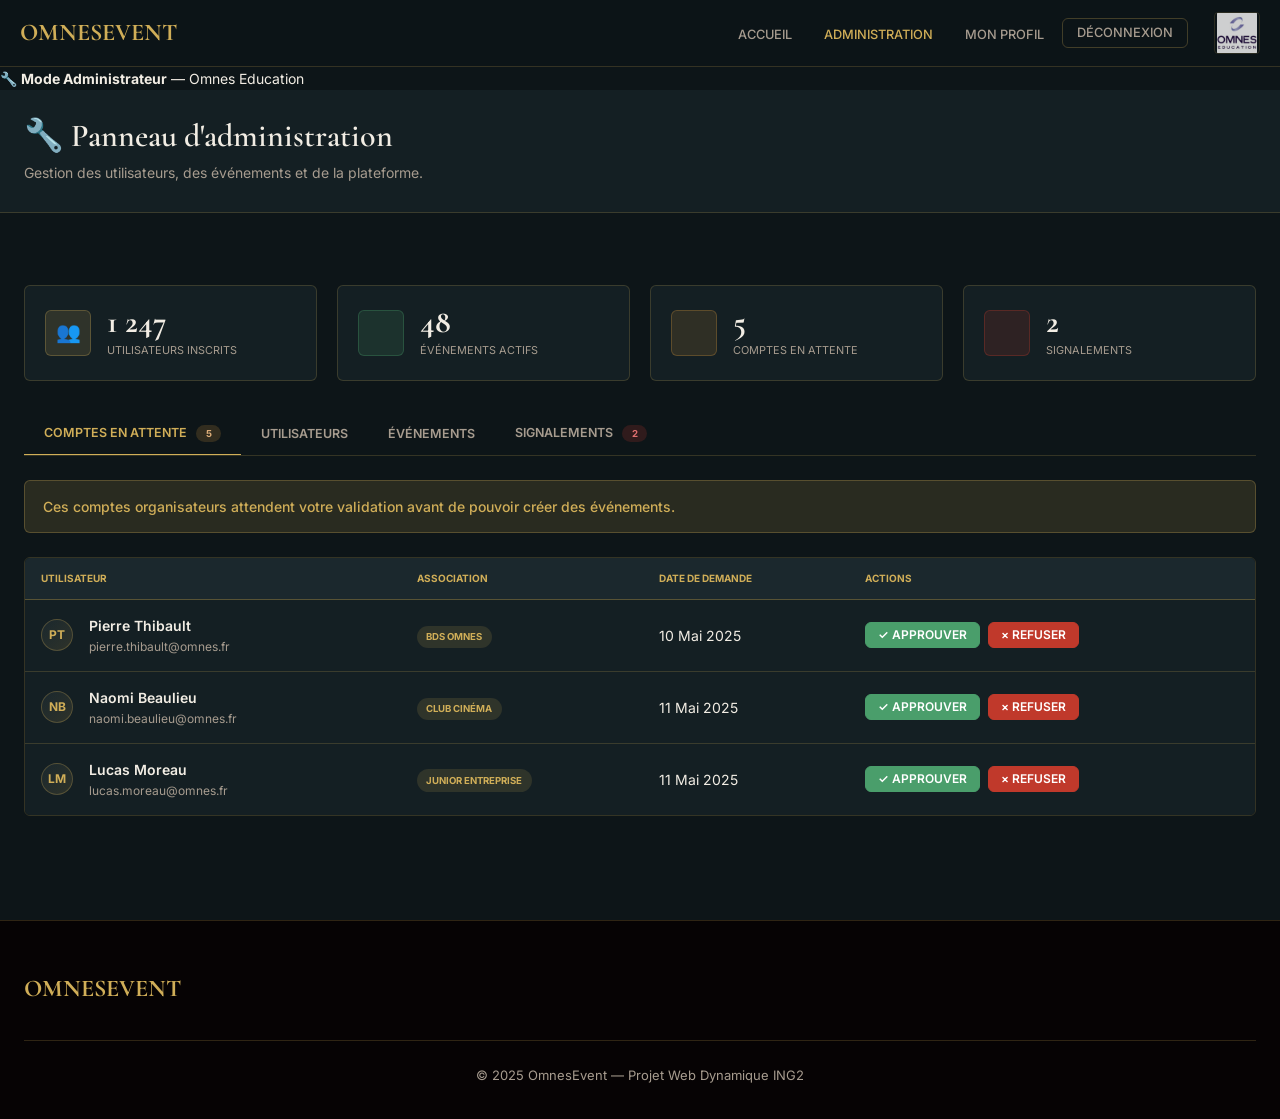
==== commit f4d313d8: "Harmonise le design et la palette" ====
--- a/admin.html
+++ b/admin.html
@@ -31,7 +31,7 @@
   </div>
 
   <!-- Admin badge -->
-  <div style="background:linear-gradient(135deg,#1F2937,#374151); color:white; padding:0.5rem 0; text-align:center;">
+  <div class="admin-ribbon">
     <p class="fs-sm">🔧 <strong>Mode Administrateur</strong> — Omnes Education</p>
   </div>
 
@@ -123,7 +123,7 @@
               <tr>
                 <td>
                   <div class="d-flex align-center gap-2">
-                    <div class="avatar avatar-sm" style="background:linear-gradient(135deg,#EC4899,#F97316);">NB</div>
+                    <div class="avatar avatar-sm tone-accent">NB</div>
                     <div>
                       <p class="fw-semibold fs-sm">Naomi Beaulieu</p>
                       <p class="fs-xs text-muted">naomi.beaulieu@omnes.fr</p>
@@ -142,7 +142,7 @@
               <tr>
                 <td>
                   <div class="d-flex align-center gap-2">
-                    <div class="avatar avatar-sm" style="background:linear-gradient(135deg,#D97706,#F59E0B);">LM</div>
+                    <div class="avatar avatar-sm tone-conference">LM</div>
                     <div>
                       <p class="fw-semibold fs-sm">Lucas Moreau</p>
                       <p class="fs-xs text-muted">lucas.moreau@omnes.fr</p>
@@ -217,7 +217,7 @@
                   <tr>
                     <td>
                       <div class="d-flex align-center gap-2">
-                        <div class="avatar avatar-sm" style="background:linear-gradient(135deg,#EC4899,#F97316);">SM</div>
+                        <div class="avatar avatar-sm tone-accent">SM</div>
                         <div>
                           <p class="fw-semibold fs-sm">Sophie Martin</p>
                           <p class="fs-xs text-muted">sophie.martin@omnes.fr</p>
@@ -238,7 +238,7 @@
                   <tr>
                     <td>
                       <div class="d-flex align-center gap-2">
-                        <div class="avatar avatar-sm" style="background:linear-gradient(135deg,#DC2626,#EF4444);">AD</div>
+                        <div class="avatar avatar-sm tone-danger">AD</div>
                         <div>
                           <p class="fw-semibold fs-sm">Admin Système</p>
                           <p class="fs-xs text-muted">admin@omneseducation.com</p>
--- a/style.css
+++ b/style.css
@@ -3,24 +3,24 @@
 
 /* ===== VARIABLES ===== */
 :root {
-  --gold:        #C9A84C;
-  --gold-light:  #E2C87A;
-  --gold-dim:    rgba(201,168,76,0.18);
-  --gold-border: rgba(201,168,76,0.35);
-  --crimson:     #7A1020;
-  --crimson-dim: rgba(122,16,32,0.25);
-
-  --bg:          #0A0608;
-  --bg-card:     #140C0E;
-  --bg-elevated: #1E1214;
-  --bg-rich:     #1A0F12;
-
-  --text:        #EFE6D8;
-  --text-muted:  #8A7A6E;
-  --text-dim:    #5C4E46;
-
-  --border:      rgba(201,168,76,0.22);
-  --border-hard: rgba(201,168,76,0.45);
+  --gold:        #D0AE58;
+  --gold-light:  #E6C979;
+  --gold-dim:    rgba(208,174,88,0.14);
+  --gold-border: rgba(208,174,88,0.28);
+  --crimson:     #A24A3E;
+  --crimson-dim: rgba(162,74,62,0.2);
+
+  --bg:          #0D1518;
+  --bg-card:     #141F23;
+  --bg-elevated: #1B282D;
+  --bg-rich:     #102126;
+
+  --text:        #F2EDE4;
+  --text-muted:  #A79C8F;
+  --text-dim:    #6E6258;
+
+  --border:      rgba(208,174,88,0.2);
+  --border-hard: rgba(208,174,88,0.36);
 
   --success: #4A9E6B;
   --danger:  #C0392B;
@@ -29,10 +29,10 @@
   --radius:    6px;
   --radius-lg: 10px;
 
-  --shadow:    0 2px 16px rgba(0,0,0,0.6);
-  --shadow-md: 0 6px 32px rgba(0,0,0,0.7);
-  --shadow-lg: 0 12px 56px rgba(0,0,0,0.8);
-  --glow-gold: 0 0 28px rgba(201,168,76,0.2);
+  --shadow:    0 2px 10px rgba(0,0,0,0.38);
+  --shadow-md: 0 8px 24px rgba(0,0,0,0.45);
+  --shadow-lg: 0 16px 44px rgba(0,0,0,0.55);
+  --glow-gold: 0 0 18px rgba(208,174,88,0.14);
 }
 
 /* ===== RESET ===== */
@@ -44,10 +44,11 @@
   color: var(--text);
   line-height: 1.65;
   min-height: 100vh;
+  overflow-x: hidden;
 }
 h1, h2, h3, h4 {
   font-family: 'Cormorant Garamond', Georgia, serif;
-  letter-spacing: 0.01em;
+  letter-spacing: 0;
   line-height: 1.15;
 }
 
@@ -58,7 +59,7 @@
   gap: 0.75rem;
   color: var(--gold);
   font-size: 0.75rem;
-  letter-spacing: 0.2em;
+  letter-spacing: 0;
   text-transform: uppercase;
   margin-bottom: 0.75rem;
 }
@@ -75,7 +76,7 @@
 
 /* ===== NAVBAR ===== */
 .navbar {
-  background: rgba(10,6,8,0.88);
+  background: rgba(13,21,24,0.9);
   backdrop-filter: blur(16px);
   -webkit-backdrop-filter: blur(16px);
   border-bottom: 1px solid var(--border);
@@ -100,13 +101,13 @@
   color: var(--gold);
   text-decoration: none;
   flex-shrink: 0;
-  letter-spacing: 0.08em;
+  letter-spacing: 0;
   text-transform: uppercase;
 }
 .navbar-brand:hover { color: var(--gold-light); }
 .navbar-logo {
-  width: 34px;
-  height: 34px;
+  width: 46px;
+  height: 42px;
   object-fit: contain;
   border-radius: 4px;
   flex-shrink: 0;
@@ -130,7 +131,7 @@
   border-radius: var(--radius);
   transition: color 0.2s, background 0.2s;
   white-space: nowrap;
-  letter-spacing: 0.03em;
+  letter-spacing: 0;
   text-transform: uppercase;
 }
 .navbar-nav a:hover { color: var(--text); background: var(--bg-elevated); }
@@ -175,14 +176,14 @@
   transition: background 0.15s, color 0.15s;
   margin-bottom: 0.125rem;
   text-transform: uppercase;
-  letter-spacing: 0.04em;
+  letter-spacing: 0;
 }
 .mobile-menu a:hover { background: var(--bg-elevated); color: var(--gold); }
 
 /* ===== HERO ===== */
 .hero {
   position: relative;
-  min-height: 88vh;
+  min-height: 72vh;
   display: flex;
   align-items: center;
   overflow: hidden;
@@ -197,7 +198,7 @@
   background-repeat: no-repeat;
   transform: scale(1.04);
   transition: transform 8s ease;
-  filter: saturate(0.85) brightness(0.7);
+  filter: saturate(0.9) brightness(0.82);
 }
 .hero:hover .hero-bg { transform: scale(1); }
 .hero-overlay {
@@ -205,11 +206,11 @@
   inset: 0;
   background:
     linear-gradient(to bottom,
-      rgba(10,6,8,0.45) 0%,
-      rgba(10,6,8,0.55) 40%,
-      rgba(10,6,8,0.88) 80%,
-      rgba(10,6,8,1)    100%),
-    radial-gradient(ellipse at 50% 100%, rgba(122,16,32,0.3) 0%, transparent 65%);
+      rgba(13,21,24,0.42) 0%,
+      rgba(13,21,24,0.58) 44%,
+      rgba(13,21,24,0.88) 84%,
+      rgba(13,21,24,1)    100%),
+    radial-gradient(ellipse at 50% 100%, rgba(162,74,62,0.16) 0%, transparent 65%);
 }
 .hero-inner {
   position: relative;
@@ -217,14 +218,14 @@
   width: 100%;
   max-width: 1280px;
   margin: 0 auto;
-  padding: 6rem 1.5rem 5rem;
+  padding: 5rem 1.5rem 4rem;
   text-align: center;
 }
 .hero-eyebrow {
   font-family: 'Inter', sans-serif;
   font-size: 0.7rem;
   font-weight: 600;
-  letter-spacing: 0.25em;
+  letter-spacing: 0;
   text-transform: uppercase;
   color: var(--gold);
   margin-bottom: 1.25rem;
@@ -242,7 +243,7 @@
   background: var(--gold-border);
 }
 .hero h1 {
-  font-size: clamp(2.25rem, 6vw, 4.5rem);
+  font-size: 4rem;
   font-weight: 600;
   color: #fff;
   margin-bottom: 1.25rem;
@@ -305,23 +306,22 @@
   transition: all 0.2s;
   text-decoration: none;
   line-height: 1;
-  letter-spacing: 0.04em;
+  letter-spacing: 0;
   text-transform: uppercase;
   font-family: 'Inter', sans-serif;
 }
 .btn-primary {
-  background: linear-gradient(135deg, var(--gold) 0%, #A8831A 100%);
-  color: #0A0608;
+  background: var(--gold);
+  color: var(--bg);
   border-color: var(--gold);
   font-weight: 700;
 }
 .btn-primary:hover {
-  background: linear-gradient(135deg, var(--gold-light) 0%, var(--gold) 100%);
-  box-shadow: 0 0 24px rgba(201,168,76,0.35);
-  transform: translateY(-1px);
+  background: var(--gold-light);
+  box-shadow: var(--glow-gold);
 }
 .btn-secondary { background: var(--crimson); color: var(--text); border-color: var(--crimson); }
-.btn-secondary:hover { opacity: 0.88; transform: translateY(-1px); }
+.btn-secondary:hover { opacity: 0.9; }
 .btn-outline {
   background: transparent;
   color: var(--gold);
@@ -429,7 +429,7 @@
   font-size: 0.625rem;
   font-weight: 700;
   text-transform: uppercase;
-  letter-spacing: 0.12em;
+  letter-spacing: 0;
   margin-bottom: 0.5rem;
   font-family: 'Inter', sans-serif;
 }
@@ -484,7 +484,7 @@
   color: var(--text-muted);
   margin-bottom: 0.375rem;
   text-transform: uppercase;
-  letter-spacing: 0.1em;
+  letter-spacing: 0;
 }
 .form-control {
   width: 100%;
@@ -530,7 +530,7 @@
   font-size: 0.6rem;
   font-weight: 700;
   white-space: nowrap;
-  letter-spacing: 0.06em;
+  letter-spacing: 0;
   text-transform: uppercase;
 }
 .badge-primary { background: var(--gold-dim); color: var(--gold); }
@@ -581,7 +581,7 @@
   font-size: 0.625rem;
   font-weight: 700;
   text-transform: uppercase;
-  letter-spacing: 0.12em;
+  letter-spacing: 0;
   color: var(--gold);
   border-bottom: 1px solid var(--border-hard);
   font-family: 'Inter', sans-serif;
@@ -627,7 +627,7 @@
   font-size: 1.5rem;
   font-weight: 700;
   color: var(--gold);
-  letter-spacing: 0.08em;
+  letter-spacing: 0;
   margin-bottom: 0.5rem;
   text-transform: uppercase;
 }
@@ -653,7 +653,7 @@
   color: var(--text-muted);
   cursor: pointer;
   transition: all 0.18s;
-  letter-spacing: 0.04em;
+  letter-spacing: 0;
   text-transform: uppercase;
 }
 .pill:hover { border-color: var(--gold-border); color: var(--gold); }
@@ -695,14 +695,14 @@
   font-weight: 700;
   color: var(--text);
   line-height: 1;
-  letter-spacing: -0.01em;
+  letter-spacing: 0;
 }
 .stat-label {
   font-size: 0.68rem;
   color: var(--text-muted);
   margin-top: 0.25rem;
   text-transform: uppercase;
-  letter-spacing: 0.08em;
+  letter-spacing: 0;
 }
 
 /* ===== PAGE HEADER ===== */
@@ -752,7 +752,7 @@
   font-size: 0.625rem;
   font-weight: 700;
   color: var(--gold);
-  letter-spacing: 0.18em;
+  letter-spacing: 0;
   font-family: 'Inter', monospace;
 }
 
@@ -783,7 +783,7 @@
   font-size: 2rem;
   font-weight: 700;
   color: var(--gold);
-  letter-spacing: 0.1em;
+  letter-spacing: 0;
   text-transform: uppercase;
 }
 .auth-logo p { color: var(--text-muted); font-size: 0.875rem; margin-top: 0.25rem; }
@@ -851,7 +851,7 @@
 .info-list { list-style: none; display: flex; flex-direction: column; gap: 0.875rem; }
 .info-list li { display: flex; align-items: flex-start; gap: 0.75rem; font-size: 0.9375rem; }
 .info-list .info-icon { font-size: 1.1rem; flex-shrink: 0; margin-top: 0.1rem; }
-.info-list .info-label { font-size: 0.65rem; color: var(--text-muted); text-transform: uppercase; letter-spacing: 0.1em; }
+.info-list .info-label { font-size: 0.65rem; color: var(--text-muted); text-transform: uppercase; letter-spacing: 0; }
 .info-list .info-value { font-weight: 600; }
 
 /* ===== UPLOAD AREA ===== */
@@ -896,7 +896,7 @@
   transition: color 0.18s, border-color 0.18s;
   white-space: nowrap;
   text-transform: uppercase;
-  letter-spacing: 0.06em;
+  letter-spacing: 0;
   font-family: 'Inter', sans-serif;
 }
 .tab-btn:hover { color: var(--text); }
@@ -1032,14 +1032,66 @@
 
 /* ===== RESPONSIVE ===== */
 @media (max-width: 768px) {
+  .navbar-inner { position: relative; }
   .navbar-nav  { display: none; }
   .hamburger   { display: flex; }
-  .navbar-logo { width: 30px; height: 30px; order: 3; }
-  .hamburger   { order: 2; margin-left: auto; }
+  .navbar-logo {
+    width: 36px;
+    height: 34px;
+    position: absolute;
+    right: 0;
+    top: 50%;
+    transform: translateY(-50%);
+    margin-left: 0;
+  }
+  .hamburger {
+    position: absolute;
+    right: 2.75rem;
+    top: 50%;
+    transform: translateY(-50%);
+    margin-left: 0;
+  }
   .hide-mobile { display: none !important; }
-  .hero { min-height: 75vh; }
+  .hero { min-height: 68vh; }
   .hero-inner { padding: 4rem 1.25rem 3.5rem; }
+  .hero h1 { font-size: 2.4rem; }
   .stat-value  { font-size: 1.625rem; }
   .grid-4      { grid-template-columns: repeat(2, 1fr); }
 }
 @media (min-width: 769px) { .show-mobile { display: none !important; } }
+
+@media (max-width: 640px) {
+  .hero { min-height: 62vh; }
+  .hero-inner {
+    width: 100vw;
+    max-width: 100vw;
+    padding: 3.25rem 1rem 3rem;
+  }
+  .hero h1 {
+    font-size: 1.45rem;
+    max-width: calc(100vw - 2rem);
+    margin-left: auto;
+    margin-right: auto;
+    overflow-wrap: break-word;
+  }
+  .hero p {
+    max-width: calc(100vw - 2rem);
+    font-size: 0.875rem;
+    overflow-wrap: break-word;
+  }
+  .search-box {
+    flex-direction: column;
+    align-items: stretch;
+    width: 100%;
+    max-width: calc(100vw - 2rem);
+  }
+  .search-box .btn { width: 100%; }
+  .filter-pills {
+    flex-wrap: nowrap;
+    overflow-x: auto;
+    padding-bottom: 0.75rem;
+    scrollbar-width: none;
+  }
+  .filter-pills::-webkit-scrollbar { display: none; }
+  .filter-pills .pill { flex: 0 0 auto; }
+}
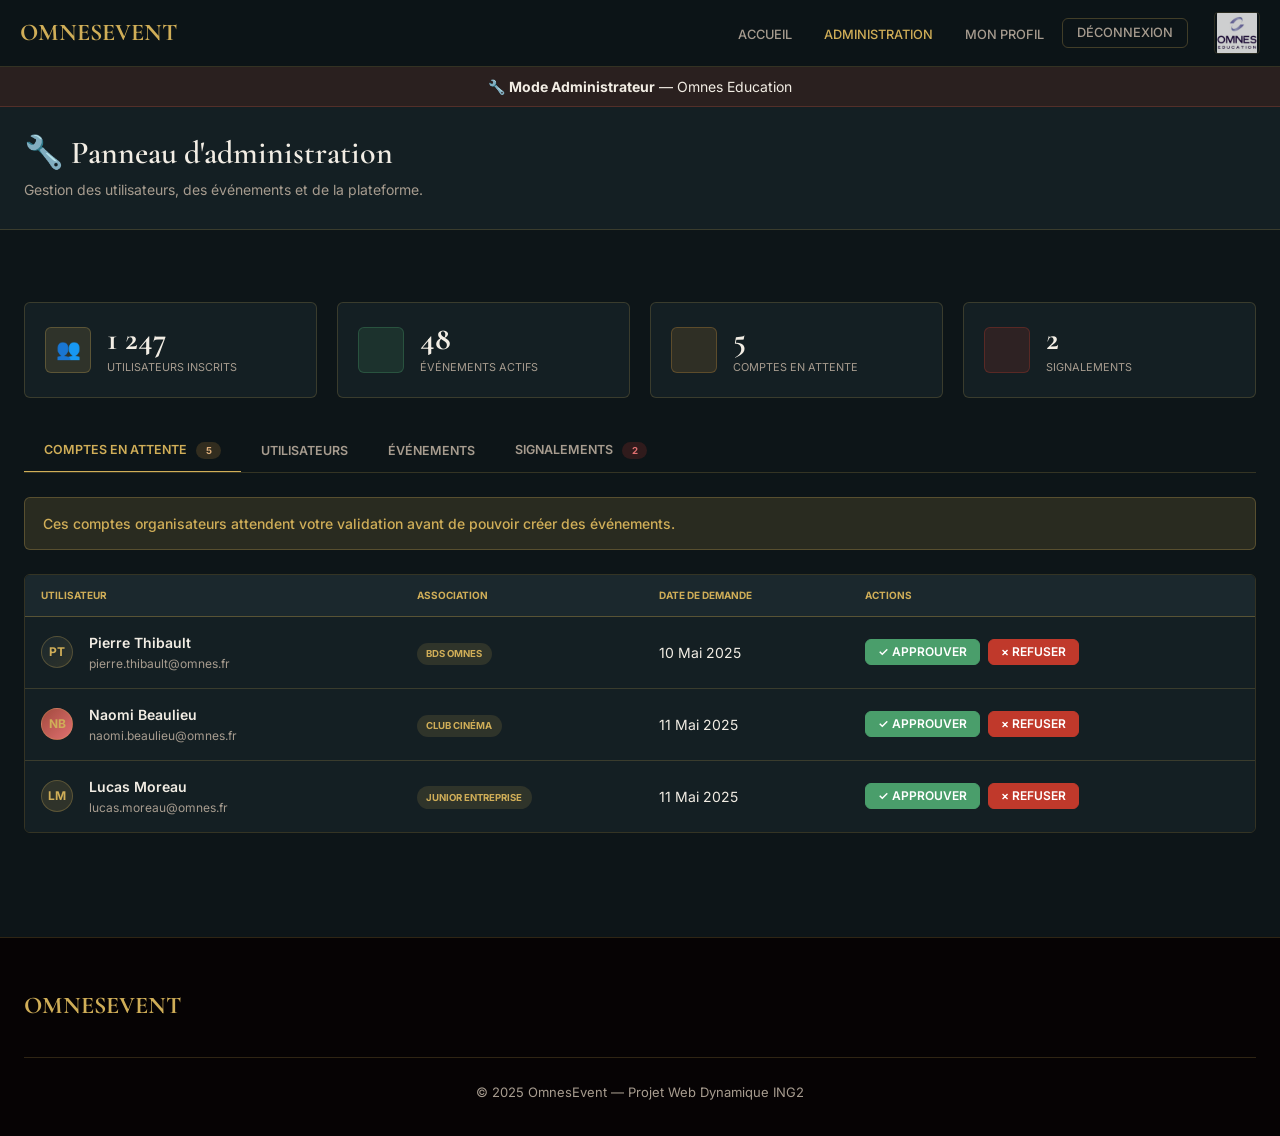
==== commit 0217c61a: "Mise a jours du code HTML" ====
--- a/admin.html
+++ b/admin.html
@@ -10,8 +10,8 @@
 </head>
 <body>
 
-  <nav class="navbar">
-    <div class="navbar-inner">
+  <nav class="menu">
+    <div class="nav-menu">
       <a href="Index.html" class="navbar-brand">OmnesEvent</a>
       <ul class="navbar-nav">
         <li><a href="Index.html">Accueil</a></li>
@@ -79,10 +79,10 @@
 
       <!-- TABS -->
       <div class="tabs mb-3">
-        <button class="tab-btn active" data-tab="comptes">Comptes en attente <span class="badge badge-warning" style="margin-left:0.375rem;">5</span></button>
+        <button class="tab-btn active" data-tab="comptes">Comptes en attente <span class="badge badge-warning tab-badge">5</span></button>
         <button class="tab-btn" data-tab="utilisateurs">Utilisateurs</button>
         <button class="tab-btn" data-tab="evenements">Événements</button>
-        <button class="tab-btn" data-tab="signalements">Signalements <span class="badge badge-danger" style="margin-left:0.375rem;">2</span></button>
+        <button class="tab-btn" data-tab="signalements">Signalements <span class="badge badge-danger tab-badge">2</span></button>
       </div>
 
       <!-- TAB: Comptes organisateur en attente -->
@@ -168,10 +168,10 @@
         <div class="card mb-3">
           <div class="card-header">
             <div class="d-flex align-center gap-2 flex-1 flex-wrap">
-              <h3 style="flex:1;">Tous les utilisateurs</h3>
+              <h3 class="flex-1">Tous les utilisateurs</h3>
               <div class="d-flex gap-1 flex-wrap">
-                <input type="text" class="form-control" id="userSearch" placeholder="Rechercher..." style="width:200px;">
-                <select class="form-control" style="width:auto;">
+                <input type="text" class="form-control input-md" id="userSearch" placeholder="Rechercher...">
+                <select class="form-control select-compact">
                   <option>Tous les rôles</option>
                   <option>Participant</option>
                   <option>Organisateur</option>
@@ -181,7 +181,7 @@
             </div>
           </div>
           <div class="card-body p-0">
-            <div class="table-container" style="border-radius:0; box-shadow:none;">
+            <div class="table-container table-container--flat">
               <table class="table">
                 <thead>
                   <tr>
@@ -209,8 +209,8 @@
                     <td>
                       <div class="d-flex gap-1">
                         <button class="btn btn-outline btn-sm" onclick="viewUser(1)">Voir</button>
-                        <button class="btn btn-ghost btn-sm" onclick="suspendUser(1)" style="color:var(--warning);">⏸</button>
-                        <button class="btn btn-ghost btn-sm" onclick="deleteUser(1)" style="color:var(--danger);"></button>
+                        <button class="btn btn-ghost btn-sm btn-ghost--warning" onclick="suspendUser(1)">⏸</button>
+                        <button class="btn btn-ghost btn-sm btn-ghost--danger" onclick="deleteUser(1)"></button>
                       </div>
                     </td>
                   </tr>
@@ -230,8 +230,8 @@
                     <td>
                       <div class="d-flex gap-1">
                         <button class="btn btn-outline btn-sm" onclick="viewUser(2)">Voir</button>
-                        <button class="btn btn-ghost btn-sm" onclick="suspendUser(2)" style="color:var(--warning);">⏸</button>
-                        <button class="btn btn-ghost btn-sm" onclick="deleteUser(2)" style="color:var(--danger);"></button>
+                        <button class="btn btn-ghost btn-sm btn-ghost--warning" onclick="suspendUser(2)">⏸</button>
+                        <button class="btn btn-ghost btn-sm btn-ghost--danger" onclick="deleteUser(2)"></button>
                       </div>
                     </td>
                   </tr>
@@ -297,7 +297,7 @@
                 </td>
                 <td class="fs-sm">Sophie Martin</td>
                 <td class="fs-sm text-muted">4 Juil. 2025</td>
-                <td class="fs-sm"><span class="fw-semibold" style="color:var(--danger);">50</span>/50</td>
+                <td class="fs-sm"><span class="fw-semibold text-danger">50</span>/50</td>
                 <td><span class="badge badge-danger">Complet</span></td>
                 <td>
                   <div class="d-flex gap-1">
@@ -313,11 +313,11 @@
 
       <!-- TAB: Signalements -->
       <div class="tab-panel" id="tab-signalements">
-        <div style="display:flex; flex-direction:column; gap:1rem;">
-
-          <div class="card" style="border-left:4px solid var(--danger);">
+        <div class="signal-list">
+
+          <div class="card card--left-danger">
             <div class="card-body">
-              <div class="d-flex justify-between align-center mb-2" style="flex-wrap:wrap; gap:0.5rem;">
+              <div class="d-flex justify-between align-center mb-2 flex-wrap gap-1">
                 <span class="badge badge-danger">Contenu inapproprié</span>
                 <span class="fs-xs text-muted">Signalé le 11 Mai 2025</span>
               </div>
@@ -331,9 +331,9 @@
             </div>
           </div>
 
-          <div class="card" style="border-left:4px solid var(--warning);">
+          <div class="card card--left-warning">
             <div class="card-body">
-              <div class="d-flex justify-between align-center mb-2" style="flex-wrap:wrap; gap:0.5rem;">
+              <div class="d-flex justify-between align-center mb-2 flex-wrap gap-1">
                 <span class="badge badge-warning">Informations incorrectes</span>
                 <span class="fs-xs text-muted">Signalé le 10 Mai 2025</span>
               </div>
@@ -361,7 +361,7 @@
       </div>
       <div class="modal-body">
         <p id="actionModalMessage">Êtes-vous sûr de vouloir effectuer cette action ?</p>
-        <div class="form-group mt-2" id="actionReasonGroup" style="display:none;">
+        <div class="form-group mt-2 d-none" id="actionReasonGroup">
           <label class="form-label">Raison (optionnel)</label>
           <textarea class="form-control" id="actionReason" placeholder="Expliquez votre décision..." rows="2"></textarea>
         </div>
@@ -383,4 +383,4 @@
   <script src="auth.js"></script>
   <script src="admin.js"></script>
 </body>
-</html>
+</html>
--- a/style.css
+++ b/style.css
@@ -75,7 +75,7 @@
 }
 
 /* ===== NAVBAR ===== */
-.navbar {
+.menu {
   background: rgba(13,21,24,0.9);
   backdrop-filter: blur(16px);
   -webkit-backdrop-filter: blur(16px);
@@ -85,7 +85,7 @@
   top: 0;
   z-index: 100;
 }
-.navbar-inner {
+.nav-menu {
   max-width: 1280px;
   margin: 0 auto;
   height: 66px;
@@ -472,6 +472,7 @@
   height: 100%;
   border-radius: 2px;
   background: linear-gradient(to right, var(--gold), var(--gold-light));
+  width: var(--fill, 0%);
 }
 .capacity-text { font-size: 0.72rem; color: var(--text-muted); white-space: nowrap; }
 
@@ -1032,7 +1033,7 @@
 
 /* ===== RESPONSIVE ===== */
 @media (max-width: 768px) {
-  .navbar-inner { position: relative; }
+  .nav-menu { position: relative; }
   .navbar-nav  { display: none; }
   .hamburger   { display: flex; }
   .navbar-logo {
@@ -1095,3 +1096,203 @@
   .filter-pills::-webkit-scrollbar { display: none; }
   .filter-pills .pill { flex: 0 0 auto; }
 }
+
+/* ============================================================
+   COMPOSANTS SUPPLÉMENTAIRES
+   Styles migrés depuis les attributs style="" HTML
+   ============================================================ */
+
+/* ===== UTILITAIRES SUPPLÉMENTAIRES ===== */
+.gap-sm        { gap: 0.75rem; }
+.flex-col      { flex-direction: column; }
+.section-title { font-size: 1.25rem; font-weight: 800; }
+.container-narrow { max-width: 800px; }
+.select-compact   { width: auto; padding: 0.5rem 2rem 0.5rem 0.75rem; }
+.footer-tagline   { font-size: 0.875rem; margin-top: 0.5rem; color: var(--text-muted); }
+
+/* ===== CAPACITY BAR — VARIANTES ===== */
+/* Usage dans HTML : <div class="capacity-fill" style="--fill: 75%;"> */
+.capacity-fill--danger { background: var(--danger); }
+.capacity-bar--mini { height: 4px; width: 80px; }
+.capacity-bar--sm   { height: 4px; }
+.capacity-bar--md   { height: 8px; }
+.capacity-bar--lg   { height: 10px; }
+
+/* ===== EVENT CARD — BADGE OVERLAY ===== */
+.event-card-badge { position: absolute; top: 0.75rem; right: 0.75rem; }
+.section-header   { flex-wrap: wrap; gap: 0.75rem; }
+
+/* ===== ADMIN RIBBON ===== */
+.admin-ribbon {
+  background: var(--crimson-dim);
+  border-bottom: 1px solid rgba(162,74,62,0.35);
+  padding: 0.5rem 1.5rem;
+  text-align: center;
+  font-size: 0.875rem;
+}
+
+/* ===== AVATAR — VARIANTES DE COULEUR ===== */
+.avatar.tone-accent     { background: linear-gradient(135deg, var(--crimson), #E07070); }
+.avatar.tone-conference { background: var(--gold-dim); border-color: var(--gold-border); }
+.avatar.tone-danger     { background: rgba(162,74,62,0.25); color: #E07070; }
+.avatar--pink-orange    { background: linear-gradient(135deg, #EC4899, #F97316); }
+.avatar--green          { background: linear-gradient(135deg, #059669, #10B981); }
+.avatar--amber          { background: linear-gradient(135deg, #D97706, #F59E0B); }
+
+/* ===== CARD — VARIANTES ===== */
+.card--left-danger  { border-left: 4px solid var(--danger); }
+.card--left-warning { border-left: 4px solid var(--warning); }
+.card--danger-zone  { border: 2px solid var(--crimson-dim); }
+.card--danger-zone .card-header    { background: var(--crimson-dim); }
+.card--danger-zone .card-header h3 { color: var(--danger); }
+.card--sticky { position: sticky; top: 80px; }
+
+/* ===== TABLE-CONTAINER INTÉGRÉE DANS CARD ===== */
+.table-container--flat { border-radius: 0; box-shadow: none; border: none; }
+
+/* ===== BOUTONS GHOST — COULEUR D'ACTION ===== */
+.btn-ghost--warning { color: var(--warning); }
+.btn-ghost--danger  { color: var(--danger); }
+.tab-badge          { margin-left: 0.375rem; }
+
+/* ===== LISTE SIGNALEMENTS ===== */
+.signal-list { display: flex; flex-direction: column; gap: 1rem; }
+
+/* ===== BREADCRUMB ===== */
+.breadcrumb-bar     { background: var(--bg-card); border-bottom: 1px solid var(--border); padding: 0.75rem 0; }
+.breadcrumb-nav     { font-size: 0.875rem; color: var(--text-muted); }
+.breadcrumb-link    { color: var(--text-muted); text-decoration: none; }
+.breadcrumb-separator { margin: 0 0.5rem; }
+.breadcrumb-current { color: var(--text); }
+
+/* ===== DÉTAIL ÉVÉNEMENT ===== */
+.event-header       { display: flex; align-items: flex-start; gap: 1rem; flex-wrap: wrap; margin-bottom: 1.25rem; }
+.event-header-main  { flex: 1; min-width: 0; }
+.event-title        { font-size: clamp(1.375rem, 3vw, 2rem); font-weight: 800; line-height: 1.3; }
+.event-organizer    { color: var(--text-muted); margin-top: 0.5rem; font-size: 0.9375rem; }
+.event-status-badge { font-size: 0.875rem; padding: 0.5rem 1rem; flex-shrink: 0; }
+.event-description p { line-height: 1.8; color: var(--text); }
+.event-description p + p { margin-top: 1rem; }
+.address-detail     { color: var(--text-muted); font-size: 0.875rem; }
+.contact-link       { color: var(--gold); }
+.event-banner--soiree { background: linear-gradient(135deg, #7C3AED, #EC4899); }
+
+/* ===== WIDGET RÉSERVATION ===== */
+.reserve-title    { font-weight: 800; font-size: 1.125rem; margin-bottom: 1rem; }
+.capacity-section { margin-bottom: 1.25rem; }
+.date-reminder    { background: var(--gold-dim); border-radius: 8px; padding: 0.875rem; margin-bottom: 1.25rem; }
+.date-reminder-date { font-weight: 600; font-size: 0.875rem; color: var(--gold); }
+.date-reminder-time { font-size: 0.875rem; color: var(--text-muted); }
+.event-summary-box  { background: var(--bg); border-radius: 8px; padding: 1rem; }
+
+/* ===== MODAL — VARIANTES ===== */
+.modal--narrow       { max-width: 380px; }
+.modal-body--padded  { padding: 2.5rem 2rem; }
+.modal-danger-title  { color: var(--danger); }
+.modal-actions       { display: flex; gap: 0.5rem; justify-content: center; flex-wrap: wrap; }
+.success-icon        { font-size: 4rem; margin-bottom: 1rem; }
+.success-title       { font-size: 1.375rem; font-weight: 800; margin-bottom: 0.5rem; }
+.ticket-code-display { font-family: monospace; font-size: 1.125rem; color: var(--gold); letter-spacing: 0.1em; }
+
+/* ===== QR CODE PLACEHOLDER ===== */
+.qr-placeholder {
+  width: 180px; height: 180px;
+  margin: 1.25rem auto;
+  background: var(--bg-elevated);
+  border: 1px solid var(--border);
+  border-radius: 8px;
+  display: flex; align-items: center; justify-content: center; flex-direction: column;
+}
+.qr-placeholder-text { font-family: monospace; }
+
+/* ===== MES BILLETS ===== */
+.grid-3-fixed   { grid-template-columns: repeat(3, 1fr); }
+.tickets-list   { display: flex; flex-direction: column; gap: 1rem; }
+.tab-empty      { padding: 3rem 0; text-align: center; }
+.tab-empty-icon { font-size: 3rem; margin-bottom: 1rem; }
+.ticket-card--warning              { border-left-color: var(--warning); }
+.ticket-card--warning .ticket-side { background: #FEF3C7; }
+.ticket-card--warning .ticket-code { color: var(--warning); }
+.ticket-meta  { display: flex; flex-direction: column; gap: 0.25rem; margin-bottom: 0.75rem; }
+.ticket-title { font-size: 1rem; font-weight: 800; margin-bottom: 0.5rem; }
+
+/* ===== PROFIL — SESSIONS & NOTIFICATIONS ===== */
+.profile-info       { flex: 1; }
+.session-item       { display: flex; align-items: center; gap: 1rem; padding: 0.75rem 0; }
+.session-item--border { border-bottom: 1px solid var(--border); }
+.session-icon       { font-size: 1.5rem; }
+.session-info       { flex: 1; }
+.notifications-list { display: flex; flex-direction: column; gap: 1.25rem; }
+.account-info       { display: grid; gap: 0.875rem; }
+
+/* ===== TOGGLE SWITCH (profil — notifications) ===== */
+.toggle-switch { position: relative; width: 44px; height: 24px; flex-shrink: 0; cursor: pointer; }
+.toggle-switch input { opacity: 0; width: 0; height: 0; }
+.toggle-slider { position: absolute; inset: 0; background: var(--border); border-radius: 99px; transition: 0.3s; }
+.toggle-slider::before {
+  content: '';
+  position: absolute;
+  width: 18px; height: 18px;
+  left: 3px; bottom: 3px;
+  background: white;
+  border-radius: 50%;
+  transition: 0.3s;
+}
+.toggle-switch input:checked + .toggle-slider { background: var(--gold); }
+.toggle-switch input:checked + .toggle-slider::before { transform: translateX(20px); }
+
+/* ===== CHAMP MOT DE PASSE ===== */
+.input-wrapper     { position: relative; }
+.input-with-toggle { padding-right: 3rem; }
+.input-toggle-btn  {
+  position: absolute;
+  right: 0.75rem; top: 50%;
+  transform: translateY(-50%);
+  background: none; border: none;
+  cursor: pointer;
+  color: var(--text-muted);
+  font-size: 1.1rem;
+}
+
+/* ===== FORMULAIRE — EXTRAS ===== */
+.label-option      { cursor: pointer; }
+.label-option-desc { display: block; font-size: 0.8125rem; color: var(--text-muted); }
+.checkbox-inline        { width: auto; accent-color: var(--gold); }
+.checkbox-inline--offset { margin-top: 3px; }
+.form-actions { flex-wrap: wrap; justify-content: flex-end; }
+
+/* ===== AUTHENTIFICATION — EXTRAS ===== */
+.forgot-link        { font-weight: 400; color: var(--gold); font-size: 0.8125rem; float: right; }
+.auth-link-text     { font-size: 0.9375rem; }
+.auth-link          { color: var(--gold); font-weight: 600; text-decoration: none; }
+.label-regular      { font-size: 0.875rem; font-weight: 400; cursor: pointer; }
+.label-regular--multiline { line-height: 1.5; }
+.demo-accounts      { background: var(--bg); border-radius: 8px; padding: 0.875rem; font-size: 0.8125rem; }
+.auth-card--wide    { max-width: 500px; }
+.strength-container { margin-top: 0.5rem; }
+.strength-bar-track { height: 4px; border-radius: 99px; background: var(--border); overflow: hidden; }
+.strength-bar-fill  { height: 100%; border-radius: 99px; width: 0; transition: all 0.3s; }
+
+/* ===== TABLEAU DE BORD — ICÔNES ÉVÉNEMENT ===== */
+.event-icon {
+  width: 36px; height: 36px;
+  border-radius: 8px;
+  display: flex; align-items: center; justify-content: center;
+  font-size: 1.125rem;
+  flex-shrink: 0;
+}
+.event-icon--soiree       { background: linear-gradient(135deg, #7C3AED, #EC4899); }
+.event-icon--gastronomie  { background: linear-gradient(135deg, #DC2626, #F97316); }
+.event-icon--neutral      { background: #F3F4F6; }
+.event-icon--neutral-bordered { background: #F3F4F6; border: 1px solid var(--border); }
+.header-filter-row { flex-wrap: wrap; gap: 0.75rem; }
+
+/* ===== STATISTIQUES — GRAPHIQUES ===== */
+.category-dot           { width: 12px; height: 12px; border-radius: 50%; display: inline-block; }
+.category-dot--soiree   { background: linear-gradient(135deg, #7C3AED, #EC4899); }
+.category-dot--sport    { background: #059669; }
+.category-dot--culture  { background: #4338CA; }
+.category-dot--conference { background: #D97706; }
+.stats-fill-list     { display: flex; flex-direction: column; gap: 1rem; }
+.stats-category-list { display: flex; flex-direction: column; gap: 0.875rem; }
+.input-md { width: 200px; }
